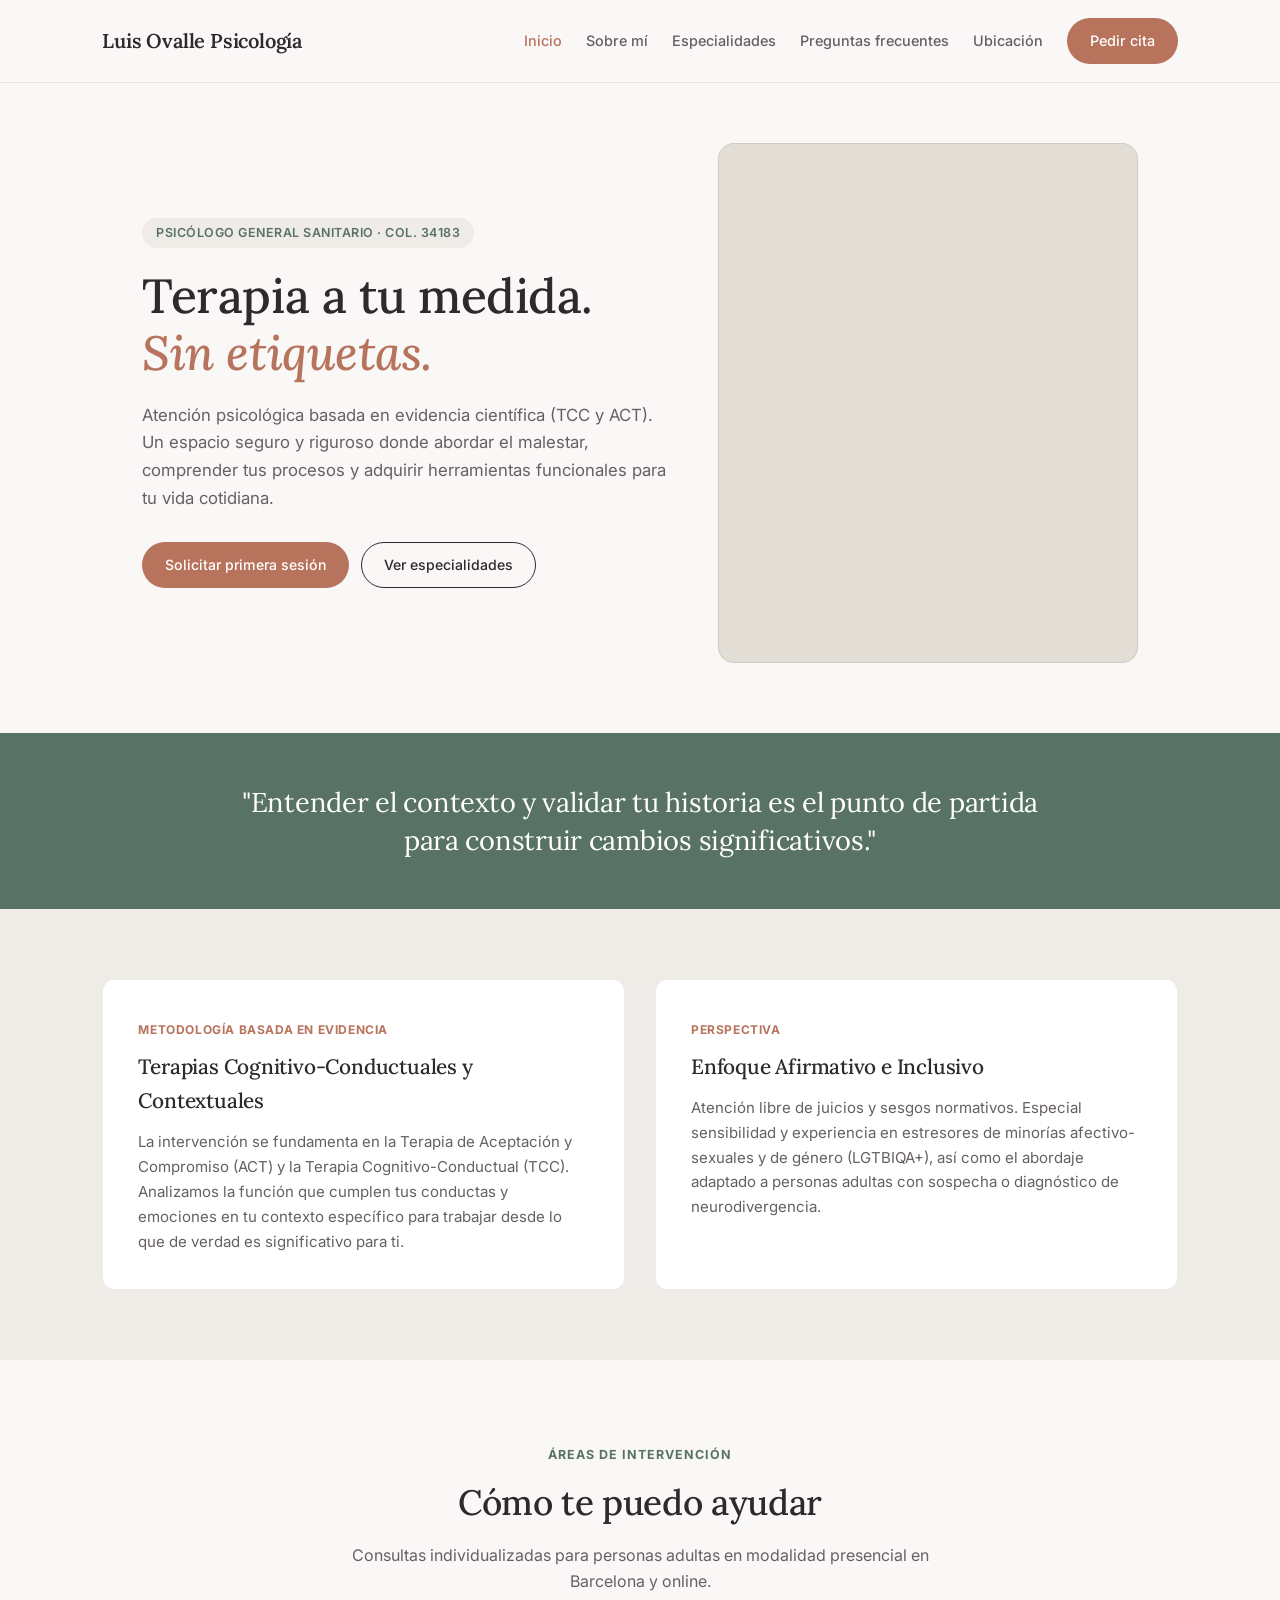
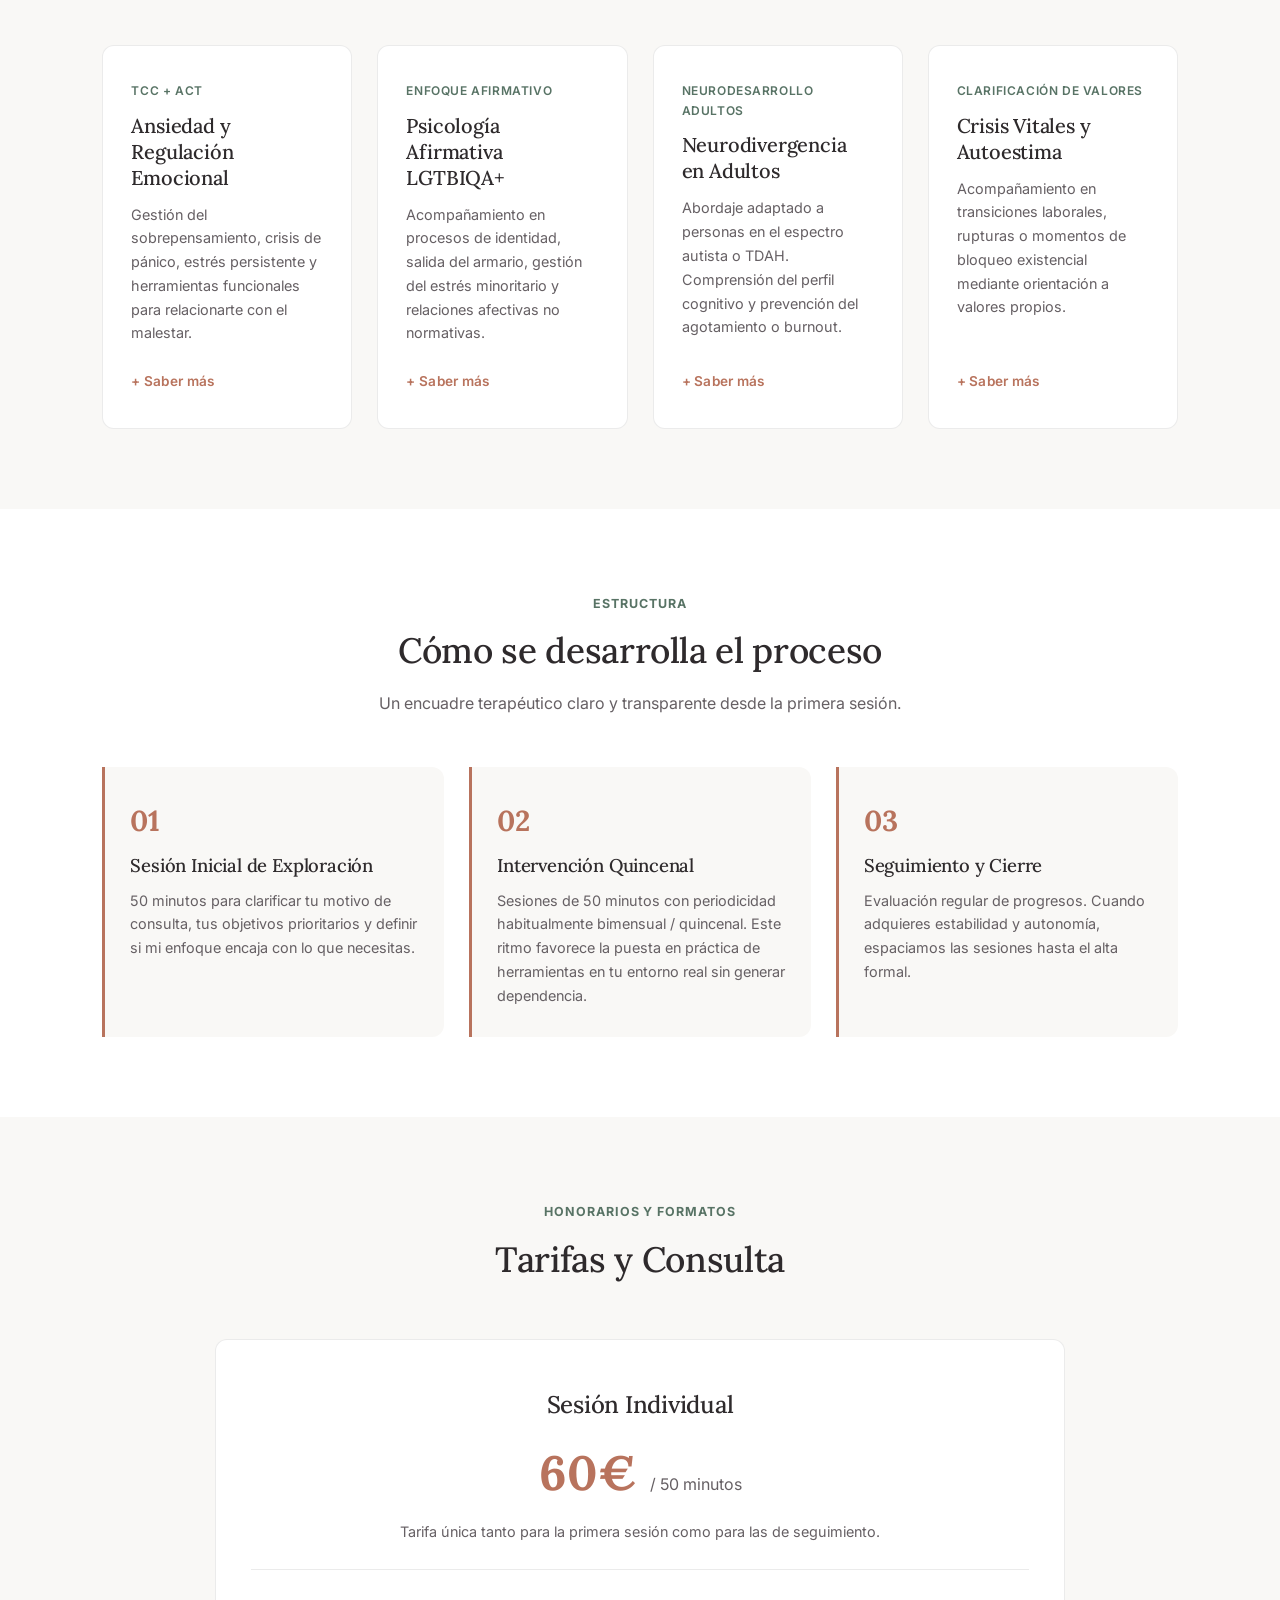
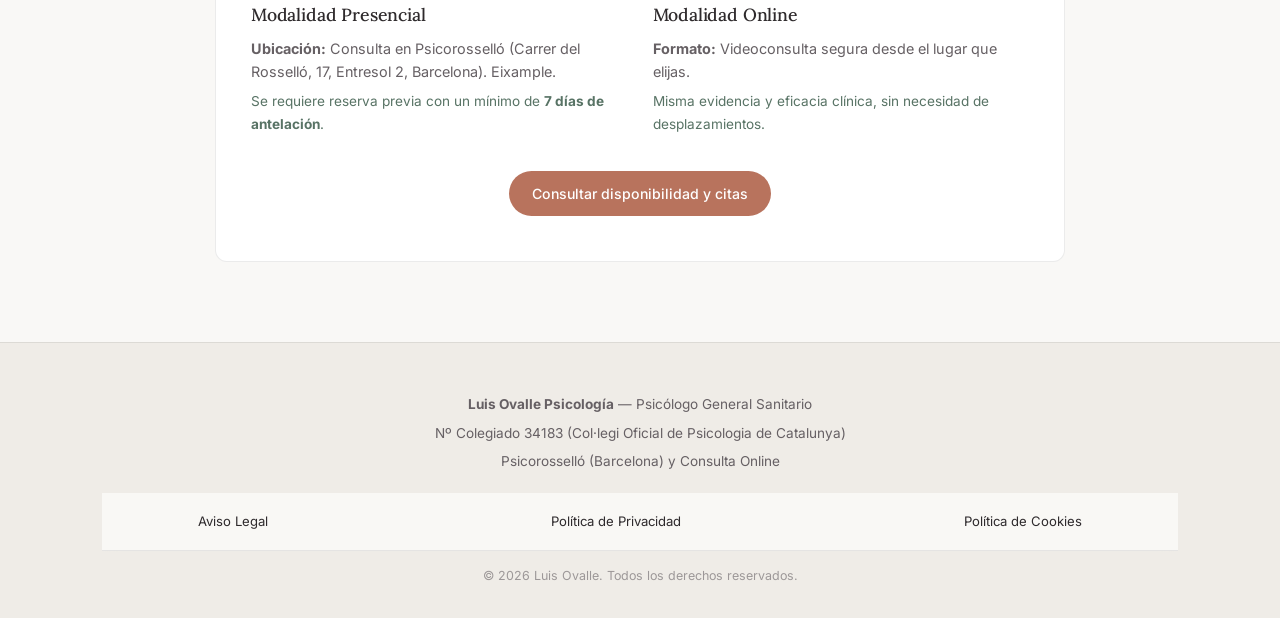
==== index.html @ 7ebac65e "Add files via upload" ====
<!DOCTYPE html>
<html lang="es">
<head>
    <meta charset="UTF-8">
    <meta name="viewport" content="width=device-width, initial-scale=1.0">
    <title>Luis Ovalle Psicología | Psicólogo General Sanitario en Barcelona y Online</title>
    <meta name="description" content="Terapia cognitivo-conductual y contextual (ACT) en Barcelona y Online. Espacio afirmativo y libre de juicio. Colegiado Nº 34183.">
    
    <link rel="preconnect" href="https://fonts.googleapis.com">
    <link rel="preconnect" href="https://fonts.gstatic.com" crossorigin>
    <link href="https://fonts.googleapis.com/css2?family=Inter:wght@300;400;500;600;700&family=Lora:ital,wght@0,400;0,500;1,400&display=swap" rel="stylesheet">
    
    <link rel="stylesheet" href="css/config.css">
    <link rel="stylesheet" href="css/style.css">
    
    <link rel="icon" type="image/png" sizes="32x32" href="img/favicon-32x32.png">
    <meta property="og:type" content="website">
    <meta property="og:title" content="Luis Ovalle Psicología | Terapia en Barcelona y Online">
    <meta property="og:description" content="Atención psicológica basada en evidencia científica (TCC y ACT). Espacio afirmativo y libre de juicio.">
    <meta property="og:url" content="https://luisovalle.com/">
    <meta property="og:image" content="https://luisovalle.com/img/og-preview.jpg">
</head>
<body>

    <!-- Navegación directa en una sola línea horizontal -->
    <!-- MENÚ COMÚN: editar js/componentes.js -->
    <div id="menu-comun"></div>

    <!-- Portada compacta -->
    <!-- PORTADA: modifica aquí el título, descripción y botones -->
    <header class="hero">
        <div class="hero-content">
            <span class="hero-tag">Psicólogo General Sanitario · Col. 34183</span>
            <h1>Terapia a tu medida. <br><i>Sin etiquetas.</i></h1>
            <p>Atención psicológica basada en evidencia científica (TCC y ACT). Un espacio seguro y riguroso donde abordar el malestar, comprender tus procesos y adquirir herramientas funcionales para tu vida cotidiana.</p>
            <div class="hero-buttons">
                <a href="contacto-ubicacion.html" class="btn">Solicitar primera sesión</a>
                <a href="especialidades.html" class="btn btn-outline">Ver especialidades</a>
            </div>
        </div>
        <div class="hero-image-wrapper">
            <div class="hero-image"></div>
        </div>
    </header>

    <!-- Cita editorial -->
    <section class="quote-section">
        <h2>"Entender el contexto y validar tu historia es el punto de partida para construir cambios significativos."</h2>
    </section>

    <!-- Marco Clínico -->
    <section class="framework-section">
        <div class="section-container">
            <div class="framework-grid">
                <div class="framework-item">
                    <span class="framework-badge">Metodología Basada en Evidencia</span>
                    <h3>Terapias Cognitivo-Conductuales y Contextuales</h3>
                    <p>La intervención se fundamenta en la Terapia de Aceptación y Compromiso (ACT) y la Terapia Cognitivo-Conductual (TCC). Analizamos la función que cumplen tus conductas y emociones en tu contexto específico para trabajar desde lo que de verdad es significativo para ti.</p>
                </div>
                <div class="framework-item">
                    <span class="framework-badge">Perspectiva</span>
                    <h3>Enfoque Afirmativo e Inclusivo</h3>
                    <p>Atención libre de juicios y sesgos normativos. Especial sensibilidad y experiencia en estresores de minorías afectivo-sexuales y de género (LGTBIQA+), así como el abordaje adaptado a personas adultas con sospecha o diagnóstico de neurodivergencia.</p>
                </div>
            </div>
        </div>
    </section>

    <!-- Especialidades (Estilo Forapsico: puramente tipográfico, sin dibujos) -->
    <section class="services">
        <div class="section-container">
            <div class="services-header">
                <span class="section-subtitle">Áreas de intervención</span>
                <h2>Cómo te puedo ayudar</h2>
                <p>Consultas individualizadas para personas adultas en modalidad presencial en Barcelona y online.</p>
            </div>
            
            <div class="services-grid">
                <article class="service-card">
                    <div>
                        <span class="service-meta">TCC + ACT</span>
                        <h3>Ansiedad y Regulación Emocional</h3>
                        <p>Gestión del sobrepensamiento, crisis de pánico, estrés persistente y herramientas funcionales para relacionarte con el malestar.</p>
                    </div>
                    <a href="especialidades.html" class="service-link">+ Saber más</a>
                </article>

                <article class="service-card">
                    <div>
                        <span class="service-meta">Enfoque Afirmativo</span>
                        <h3>Psicología Afirmativa LGTBIQA+</h3>
                        <p>Acompañamiento en procesos de identidad, salida del armario, gestión del estrés minoritario y relaciones afectivas no normativas.</p>
                    </div>
                    <a href="especialidades.html" class="service-link">+ Saber más</a>
                </article>

                <article class="service-card">
                    <div>
                        <span class="service-meta">Neurodesarrollo Adultos</span>
                        <h3>Neurodivergencia en Adultos</h3>
                        <p>Abordaje adaptado a personas en el espectro autista o TDAH. Comprensión del perfil cognitivo y prevención del agotamiento o burnout.</p>
                    </div>
                    <a href="especialidades.html" class="service-link">+ Saber más</a>
                </article>

                <article class="service-card">
                    <div>
                        <span class="service-meta">Clarificación de Valores</span>
                        <h3>Crisis Vitales y Autoestima</h3>
                        <p>Acompañamiento en transiciones laborales, rupturas o momentos de bloqueo existencial mediante orientación a valores propios.</p>
                    </div>
                    <a href="especialidades.html" class="service-link">+ Saber más</a>
                </article>
            </div>
        </div>
    </section>

    <!-- Proceso en 3 Pasos -->
    <section class="process-section">
        <div class="section-container">
            <div class="services-header">
                <span class="section-subtitle">Estructura</span>
                <h2>Cómo se desarrolla el proceso</h2>
                <p>Un encuadre terapéutico claro y transparente desde la primera sesión.</p>
            </div>

            <div class="process-steps">
                <div class="step-card">
                    <span class="step-num">01</span>
                    <h3>Sesión Inicial de Exploración</h3>
                    <p>50 minutos para clarificar tu motivo de consulta, tus objetivos prioritarios y definir si mi enfoque encaja con lo que necesitas.</p>
                </div>
                <div class="step-card">
                    <span class="step-num">02</span>
                    <h3>Intervención Quincenal</h3>
                    <p>Sesiones de 50 minutos con periodicidad habitualmente bimensual / quincenal. Este ritmo favorece la puesta en práctica de herramientas en tu entorno real sin generar dependencia.</p>
                </div>
                <div class="step-card">
                    <span class="step-num">03</span>
                    <h3>Seguimiento y Cierre</h3>
                    <p>Evaluación regular de progresos. Cuando adquieres estabilidad y autonomía, espaciamos las sesiones hasta el alta formal.</p>
                </div>
            </div>
        </div>
    </section>

    <!-- Tarifas y Consulta (Texto limpio, sin iconos) -->
    <section class="pricing-section">
        <div class="section-container">
            <div class="services-header">
                <span class="section-subtitle">Honorarios y Formatos</span>
                <h2>Tarifas y Consulta</h2>
            </div>

            <div class="pricing-card">
                <div class="pricing-header">
                    <h3>Sesión Individual</h3>
                    <div class="pricing-amount">60€ <span class="pricing-duration">/ 50 minutos</span></div>
                    <p class="pricing-note">Tarifa única tanto para la primera sesión como para las de seguimiento.</p>
                </div>

                <div class="modalities-grid">
                    <div class="modality-item">
                        <h4>Modalidad Presencial</h4>
                        <p><strong>Ubicación:</strong> Consulta en Psicorosselló (Carrer del Rosselló, 17, Entresol 2, Barcelona). Eixample.</p>
                        <p class="modality-condition">Se requiere reserva previa con un mínimo de <strong>7 días de antelación</strong>.</p>
                    </div>
                    <div class="modality-item">
                        <h4>Modalidad Online</h4>
                        <p><strong>Formato:</strong> Videoconsulta segura desde el lugar que elijas.</p>
                        <p class="modality-condition">Misma evidencia y eficacia clínica, sin necesidad de desplazamientos.</p>
                    </div>
                </div>

                <div class="pricing-cta">
                    <a href="contacto-ubicacion.html" class="btn">Consultar disponibilidad y citas</a>
                </div>
            </div>
        </div>
    </section>

    <!-- Pie de página limpio -->
    <!-- PIE COMÚN: editar js/componentes.js -->
    <div id="footer-comun"></div>

    <script src="js/componentes.js" defer></script>
</body>
</html>
---- css/config.css ----
/* EDITAR AQUÍ: colores y variables globales */
/* Variables de Diseño */
:root {
    --bg-base: #F9F8F6;
    --bg-alt: #EFECE7;
    --text-main: #2E2A2C;
    --text-light: #666064;
    --accent: #B8735D;
    --accent-hover: #9E5F4B;
    --secondary: #587365;
    --border-light: rgba(0, 0, 0, 0.08);
    --border-radius: 12px;
}
---- css/style.css ----
/* ESTILOS GENERALES: estructura, componentes y responsive. */
/* Colores definidos en css/config.css */

* {
    box-sizing: border-box;
    margin: 0;
    padding: 0;
}

html {
    scroll-behavior: smooth;
}

body {
    font-family: 'Inter', sans-serif;
    background-color: var(--bg-base);
    color: var(--text-main);
    line-height: 1.65;
    -webkit-font-smoothing: antialiased;
}

h1, h2, h3, h4, .logo {
    font-family: 'Lora', serif;
    font-weight: 500;
    color: var(--text-main);
    letter-spacing: -0.01em;
}

/* Navegación horizontal en una sola línea */
nav {
    display: flex;
    justify-content: space-between;
    align-items: center;
    padding: 18px 8%;
    background-color: rgba(249, 248, 246, 0.96);
    backdrop-filter: blur(8px);
    position: sticky;
    top: 0;
    z-index: 1000;
    border-bottom: 1px solid var(--border-light);
}

.logo {
    font-size: 1.25rem;
    text-decoration: none;
    font-weight: 600;
    color: var(--text-main);
    white-space: nowrap;
}

.nav-links {
    display: flex;
    align-items: center;
    gap: 24px;
}

.nav-links a {
    text-decoration: none;
    color: var(--text-light);
    font-size: 0.9rem;
    font-weight: 500;
    transition: color 0.2s ease;
    white-space: nowrap;
}

.nav-links a:hover,
.nav-links a.active {
    color: var(--accent);
}

/* Botones */
.btn {
    display: inline-block;
    background-color: var(--accent);
    color: #FFFFFF !important;
    padding: 10px 22px;
    text-decoration: none;
    border-radius: 25px;
    font-size: 0.88rem;
    font-weight: 500;
    transition: all 0.2s ease;
    border: 1px solid transparent;
    cursor: pointer;
    text-align: center;
    white-space: nowrap;
}

.btn:hover {
    background-color: var(--accent-hover);
    transform: translateY(-1px);
}

.btn-outline {
    background-color: transparent;
    color: var(--text-main) !important;
    border: 1.5px solid var(--text-main);
}

.btn-outline:hover {
    background-color: var(--text-main);
    color: #FFFFFF !important;
}

/* Hero / Portada */
.hero {
    display: flex;
    align-items: center;
    justify-content: space-between;
    padding: 60px 8% 70px;
    gap: 40px;
    max-width: 1200px;
    margin: 0 auto;
}

.hero-content {
    flex: 1.1;
    max-width: 580px;
}

.hero-tag {
    display: inline-block;
    background-color: var(--bg-alt);
    padding: 5px 14px;
    border-radius: 16px;
    font-size: 0.78rem;
    font-weight: 600;
    letter-spacing: 0.04em;
    text-transform: uppercase;
    margin-bottom: 20px;
    color: var(--secondary);
}

.hero h1 {
    font-size: 3rem;
    line-height: 1.18;
    margin-bottom: 20px;
}

.hero h1 i {
    font-style: italic;
    color: var(--accent);
}

.hero p {
    font-size: 1.05rem;
    color: var(--text-light);
    margin-bottom: 30px;
}

.hero-buttons {
    display: flex;
    gap: 12px;
    flex-wrap: wrap;
}

.hero-image-wrapper {
    flex: 0.9;
    display: flex;
    justify-content: flex-end;
}

.hero-image {
    width: 100%;
    max-width: 420px;
    height: 520px;
    background-color: #E2DDD5;
    border-radius: 16px;
    background-image: url('img/luis-ovalle.jpg');
    background-size: cover;
    background-position: center;
    border: 1px solid var(--border-light);
}

/* Cita */
.quote-section {
    background-color: var(--secondary);
    color: #FFFFFF;
    text-align: center;
    padding: 50px 8%;
}

.quote-section h2 {
    font-size: 1.7rem;
    color: #FFFFFF;
    max-width: 800px;
    margin: 0 auto;
    font-weight: 400;
    line-height: 1.4;
}

/* Marco Clínico */
.framework-section {
    padding: 70px 8%;
    background-color: var(--bg-alt);
}

.section-container {
    max-width: 1100px;
    margin: 0 auto;
}

.framework-grid {
    display: grid;
    grid-template-columns: repeat(auto-fit, minmax(300px, 1fr));
    gap: 30px;
}

.framework-item {
    background: #FFFFFF;
    padding: 35px;
    border-radius: var(--border-radius);
    border: 1px solid var(--border-light);
}

.framework-badge {
    font-size: 0.75rem;
    font-weight: 700;
    text-transform: uppercase;
    color: var(--accent);
    margin-bottom: 10px;
    display: inline-block;
    letter-spacing: 0.05em;
}

.framework-item h3 {
    font-size: 1.3rem;
    margin-bottom: 12px;
}

.framework-item p {
    color: var(--text-light);
    font-size: 0.94rem;
}

/* Especialidades (Sin dibujos, estilo Forapsico) */
.services {
    padding: 80px 8%;
    background-color: var(--bg-base);
}

.services-header {
    text-align: center;
    margin-bottom: 50px;
}

.section-subtitle {
    display: inline-block;
    font-size: 0.78rem;
    font-weight: 700;
    text-transform: uppercase;
    letter-spacing: 0.08em;
    color: var(--secondary);
    margin-bottom: 8px;
}

.services-header h2 {
    font-size: 2.2rem;
    margin-bottom: 10px;
}

.services-header p {
    color: var(--text-light);
    max-width: 600px;
    margin: 0 auto;
    font-size: 1rem;
}

.services-grid {
    display: grid;
    grid-template-columns: repeat(auto-fit, minmax(250px, 1fr));
    gap: 25px;
}

.service-card {
    background: #FFFFFF;
    padding: 35px 28px;
    border-radius: var(--border-radius);
    border: 1px solid var(--border-light);
    display: flex;
    flex-direction: column;
    justify-content: space-between;
    transition: border-color 0.2s ease, transform 0.2s ease;
}

.service-card:hover {
    border-color: var(--accent);
    transform: translateY(-2px);
}

.service-meta {
    font-size: 0.75rem;
    text-transform: uppercase;
    font-weight: 600;
    color: var(--secondary);
    margin-bottom: 12px;
    letter-spacing: 0.05em;
    display: block;
}

.service-card h3 {
    font-size: 1.25rem;
    margin-bottom: 12px;
    line-height: 1.3;
}

.service-card p {
    color: var(--text-light);
    font-size: 0.9rem;
    margin-bottom: 25px;
    flex-grow: 1;
}

.service-link {
    font-size: 0.85rem;
    font-weight: 600;
    color: var(--accent);
    text-decoration: none;
    letter-spacing: 0.02em;
}

.service-link:hover {
    text-decoration: underline;
}

/* Proceso en pasos */
.process-section {
    padding: 80px 8%;
    background-color: #FFFFFF;
}

.process-steps {
    display: grid;
    grid-template-columns: repeat(auto-fit, minmax(260px, 1fr));
    gap: 25px;
}

.step-card {
    padding: 30px 25px;
    border-left: 3px solid var(--accent);
    background-color: var(--bg-base);
    border-radius: 0 var(--border-radius) var(--border-radius) 0;
}

.step-num {
    font-size: 1.8rem;
    font-family: 'Lora', serif;
    font-weight: 700;
    color: var(--accent);
    display: block;
    margin-bottom: 6px;
}

.step-card h3 {
    font-size: 1.15rem;
    margin-bottom: 8px;
}

.step-card p {
    color: var(--text-light);
    font-size: 0.9rem;
}

/* Tarifas */
.pricing-section {
    padding: 80px 8%;
    background-color: var(--bg-base);
}

.pricing-card {
    background: #FFFFFF;
    border-radius: var(--border-radius);
    padding: 45px 35px;
    max-width: 850px;
    margin: 0 auto;
    border: 1px solid var(--border-light);
}

.pricing-header {
    text-align: center;
    border-bottom: 1px solid var(--border-light);
    padding-bottom: 25px;
    margin-bottom: 30px;
}

.pricing-header h3 {
    font-size: 1.5rem;
    margin-bottom: 8px;
}

.pricing-amount {
    font-size: 3rem;
    font-family: 'Lora', serif;
    font-weight: 700;
    color: var(--accent);
}

.pricing-duration {
    font-size: 1rem;
    color: var(--text-light);
    font-family: 'Inter', sans-serif;
    font-weight: 400;
}

.pricing-note {
    color: var(--text-light);
    font-size: 0.9rem;
    margin-top: 8px;
}

.modalities-grid {
    display: grid;
    grid-template-columns: repeat(auto-fit, minmax(260px, 1fr));
    gap: 25px;
    margin-bottom: 30px;
}

.modality-item h4 {
    font-size: 1.1rem;
    margin-bottom: 8px;
}

.modality-item p {
    color: var(--text-light);
    font-size: 0.9rem;
    margin-bottom: 6px;
}

.modality-condition {
    color: var(--secondary) !important;
    font-size: 0.85rem !important;
}

.pricing-cta {
    text-align: center;
}

/* Preguntas frecuentes (Acordeón nativo) */
.faq-section {
    padding: 80px 8%;
    background-color: var(--bg-alt);
}

.faq-container {
    max-width: 800px;
    margin: 0 auto;
}

.faq-item {
    background: #FFFFFF;
    border-radius: 8px;
    margin-bottom: 12px;
    border: 1px solid var(--border-light);
    overflow: hidden;
}

.faq-question {
    padding: 18px 22px;
    font-size: 1rem;
    font-weight: 600;
    cursor: pointer;
    list-style: none;
    position: relative;
    user-select: none;
}

.faq-question::-webkit-details-marker {
    display: none;
}

.faq-question::after {
    content: '+';
    position: absolute;
    right: 22px;
    font-size: 1.3rem;
    font-weight: 400;
    color: var(--accent);
}

.faq-item[open] .faq-question::after {
    content: '−';
}

.faq-item[open] .faq-question {
    border-bottom: 1px solid var(--border-light);
}

.faq-answer {
    padding: 18px 22px;
    color: var(--text-light);
    font-size: 0.92rem;
    line-height: 1.65;
}

/* Contacto */
.contact-grid {
    display: grid;
    grid-template-columns: repeat(auto-fit, minmax(250px, 1fr));
    gap: 20px;
}

.contact-card {
    background: #FFFFFF;
    padding: 35px 25px;
    border-radius: var(--border-radius);
    text-align: center;
    border: 1px solid var(--border-light);
    display: flex;
    flex-direction: column;
    justify-content: space-between;
}

.contact-meta {
    font-size: 0.75rem;
    text-transform: uppercase;
    font-weight: 700;
    letter-spacing: 0.05em;
    color: var(--secondary);
    margin-bottom: 8px;
    display: block;
}

.contact-card h3 {
    font-size: 1.25rem;
    margin-bottom: 8px;
}

.contact-card p {
    color: var(--text-light);
    font-size: 0.88rem;
    margin-bottom: 22px;
}

/* Pie de página */
footer {
    background-color: var(--bg-alt);
    padding: 50px 8% 25px;
    text-align: center;
    border-top: 1px solid var(--border-light);
}

.footer-content p {
    color: var(--text-light);
    font-size: 0.85rem;
    margin-bottom: 6px;
}

.footer-legal-nav {
    margin: 20px 0 15px;
}

.footer-legal-nav a {
    color: var(--text-main);
    text-decoration: none;
    margin: 0 10px;
    font-size: 0.82rem;
    transition: color 0.2s ease;
}

.footer-legal-nav a:hover {
    color: var(--accent);
}

.copyright {
    font-size: 0.78rem !important;
    opacity: 0.6;
    margin-top: 12px;
}

/* Responsividad para móviles */
@media (max-width: 900px) {
    .nav-links {
        display: none;
    }
    .hero {
        flex-direction: column-reverse;
        padding-top: 35px;
        text-align: center;
    }
    .hero-buttons {
        justify-content: center;
    }
    .hero h1 {
        font-size: 2.3rem;
    }
    .hero-image-wrapper {
        justify-content: center;
        width: 100%;
    }
    .hero-image {
        height: 380px;
    }
    .pricing-amount {
        font-size: 2.4rem;
    }
}
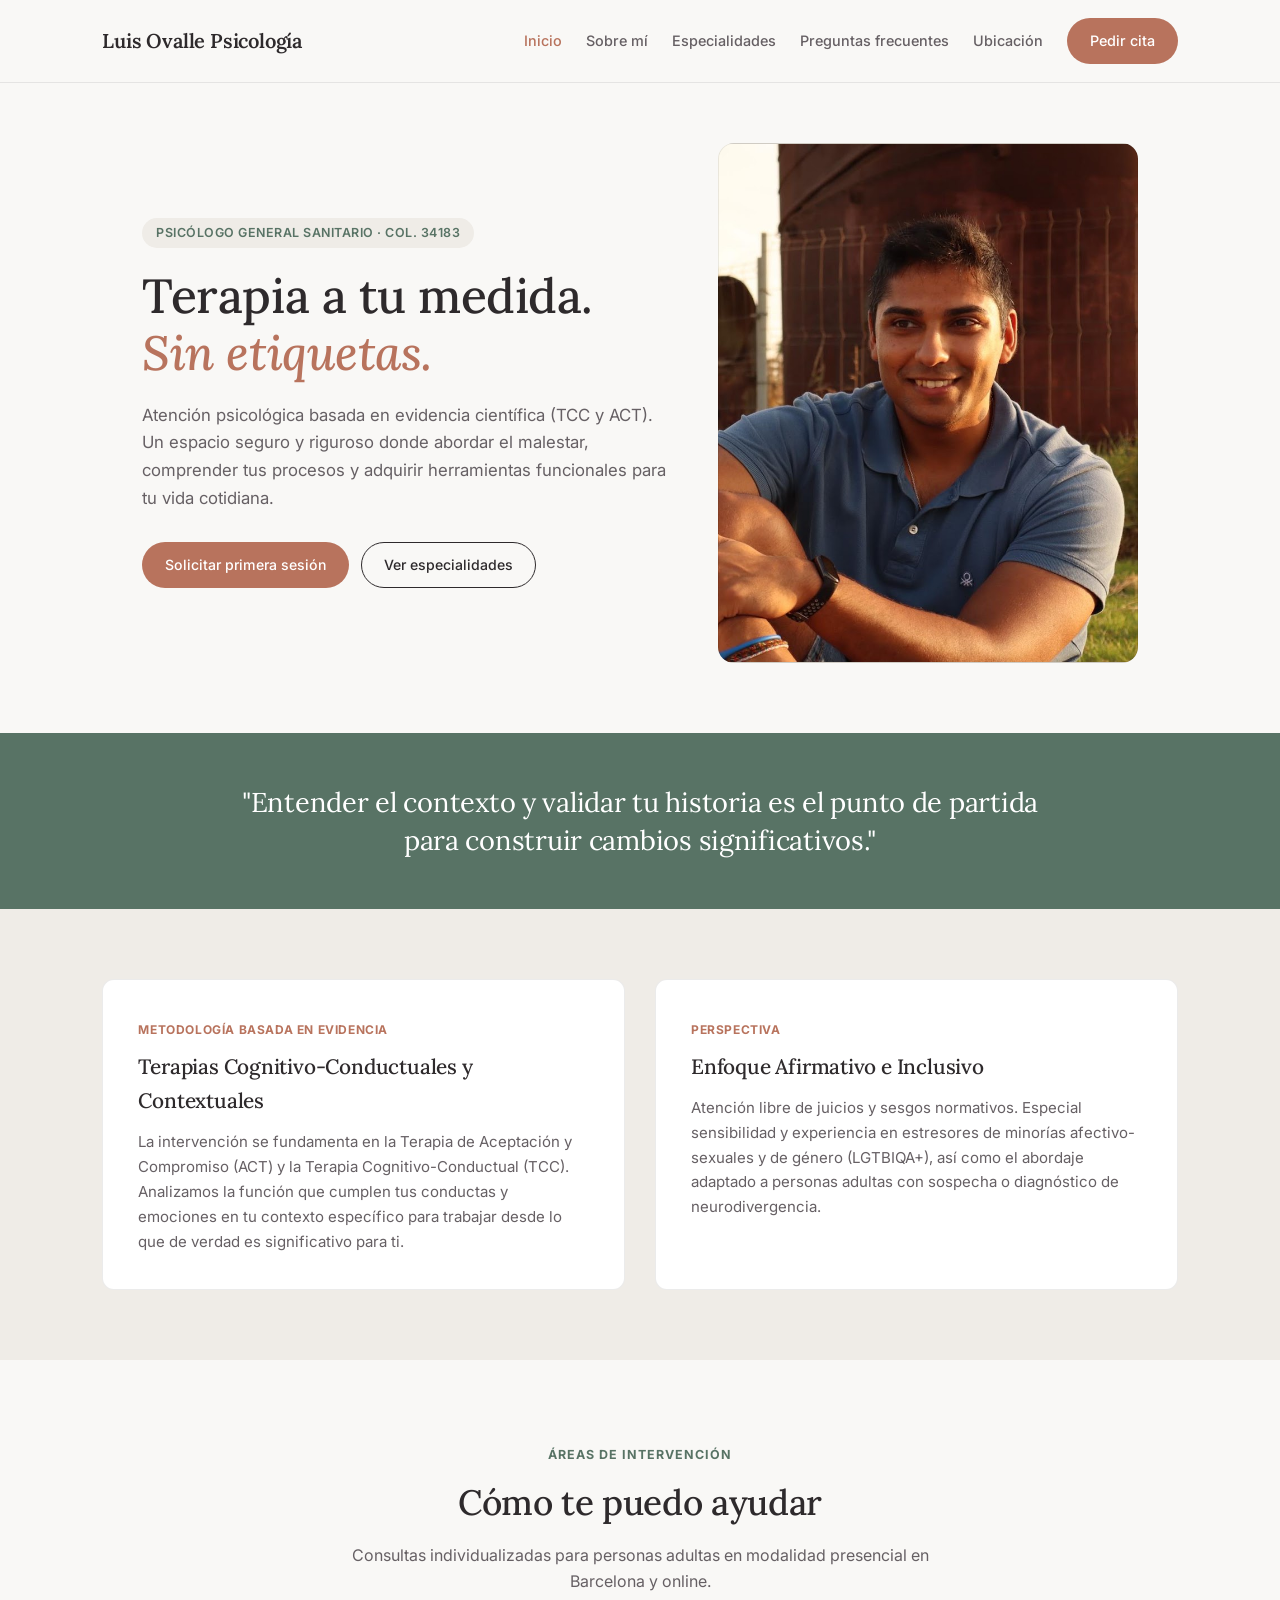
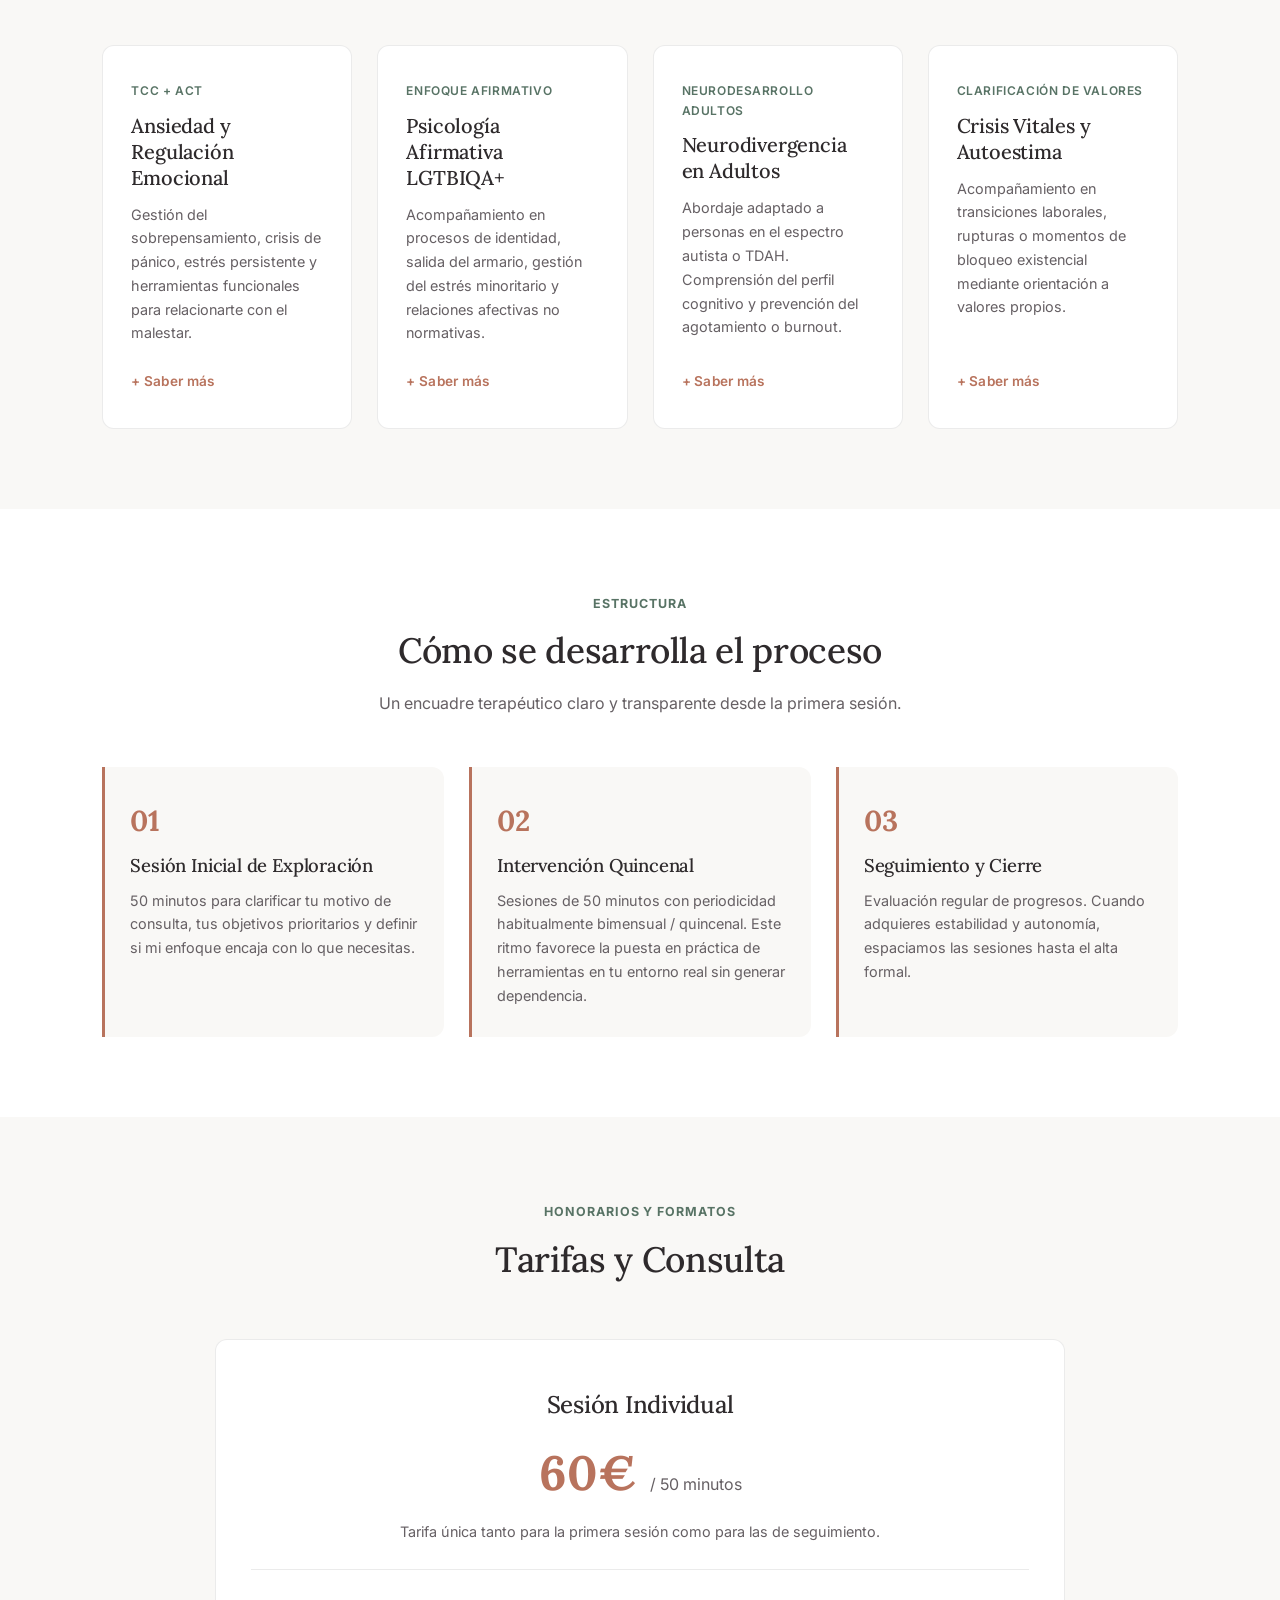
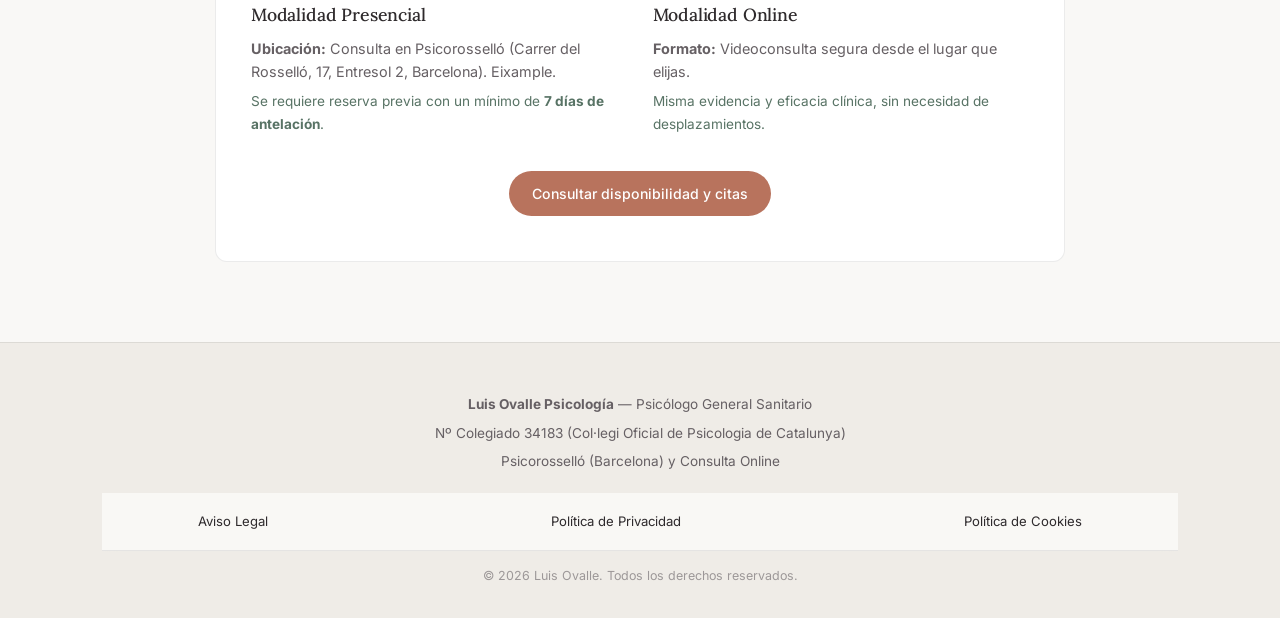
==== commit 0943c266: "Insert hero image for homepage Added hero image section with Luis Ovalle's photo." ====
--- a/index.html
+++ b/index.html
@@ -38,9 +38,30 @@
                 <a href="especialidades.html" class="btn btn-outline">Ver especialidades</a>
             </div>
         </div>
-        <div class="hero-image-wrapper">
-            <div class="hero-image"></div>
-        </div>
+        
+<!-- ========================================= -->
+<!-- FOTOGRAFÍA DE LUIS - PÁGINA DE INICIO      -->
+<!-- ========================================= -->
+
+<div class="hero-image-wrapper">
+
+    <img
+        class="hero-image"
+        src="img/luis-ovalle.jpg"
+        alt="Luis Ovalle, psicólogo general sanitario"
+        style="
+            display: block;
+            width: 100%;
+            max-width: 420px;
+            height: 520px;
+            object-fit: cover;
+            object-position: center;
+            border-radius: 16px;
+        "
+    >
+
+</div>
+
     </header>
 
     <!-- Cita editorial -->
--- a/css/style.css
+++ b/css/style.css
@@ -159,17 +159,32 @@
     justify-content: flex-end;
 }
 
+
+/* =========================================
+   FOTOGRAFÍA DE LUIS - PÁGINA DE INICIO
+   ========================================= */
+
 .hero-image {
     width: 100%;
     max-width: 420px;
     height: 520px;
+
+    /* Color de fondo mientras carga la foto */
     background-color: #E2DDD5;
-    border-radius: 16px;
-    background-image: url('img/luis-ovalle.jpg');
+
+    /* Fotografía de Luis */
+    background-image: url('../img/luis-ovalle.jpg');
+
+    /* Ajustes de la fotografía */
     background-size: cover;
     background-position: center;
+    background-repeat: no-repeat;
+
+    /* Bordes */
+    border-radius: 16px;
     border: 1px solid var(--border-light);
 }
+
 
 /* Cita */
 .quote-section {
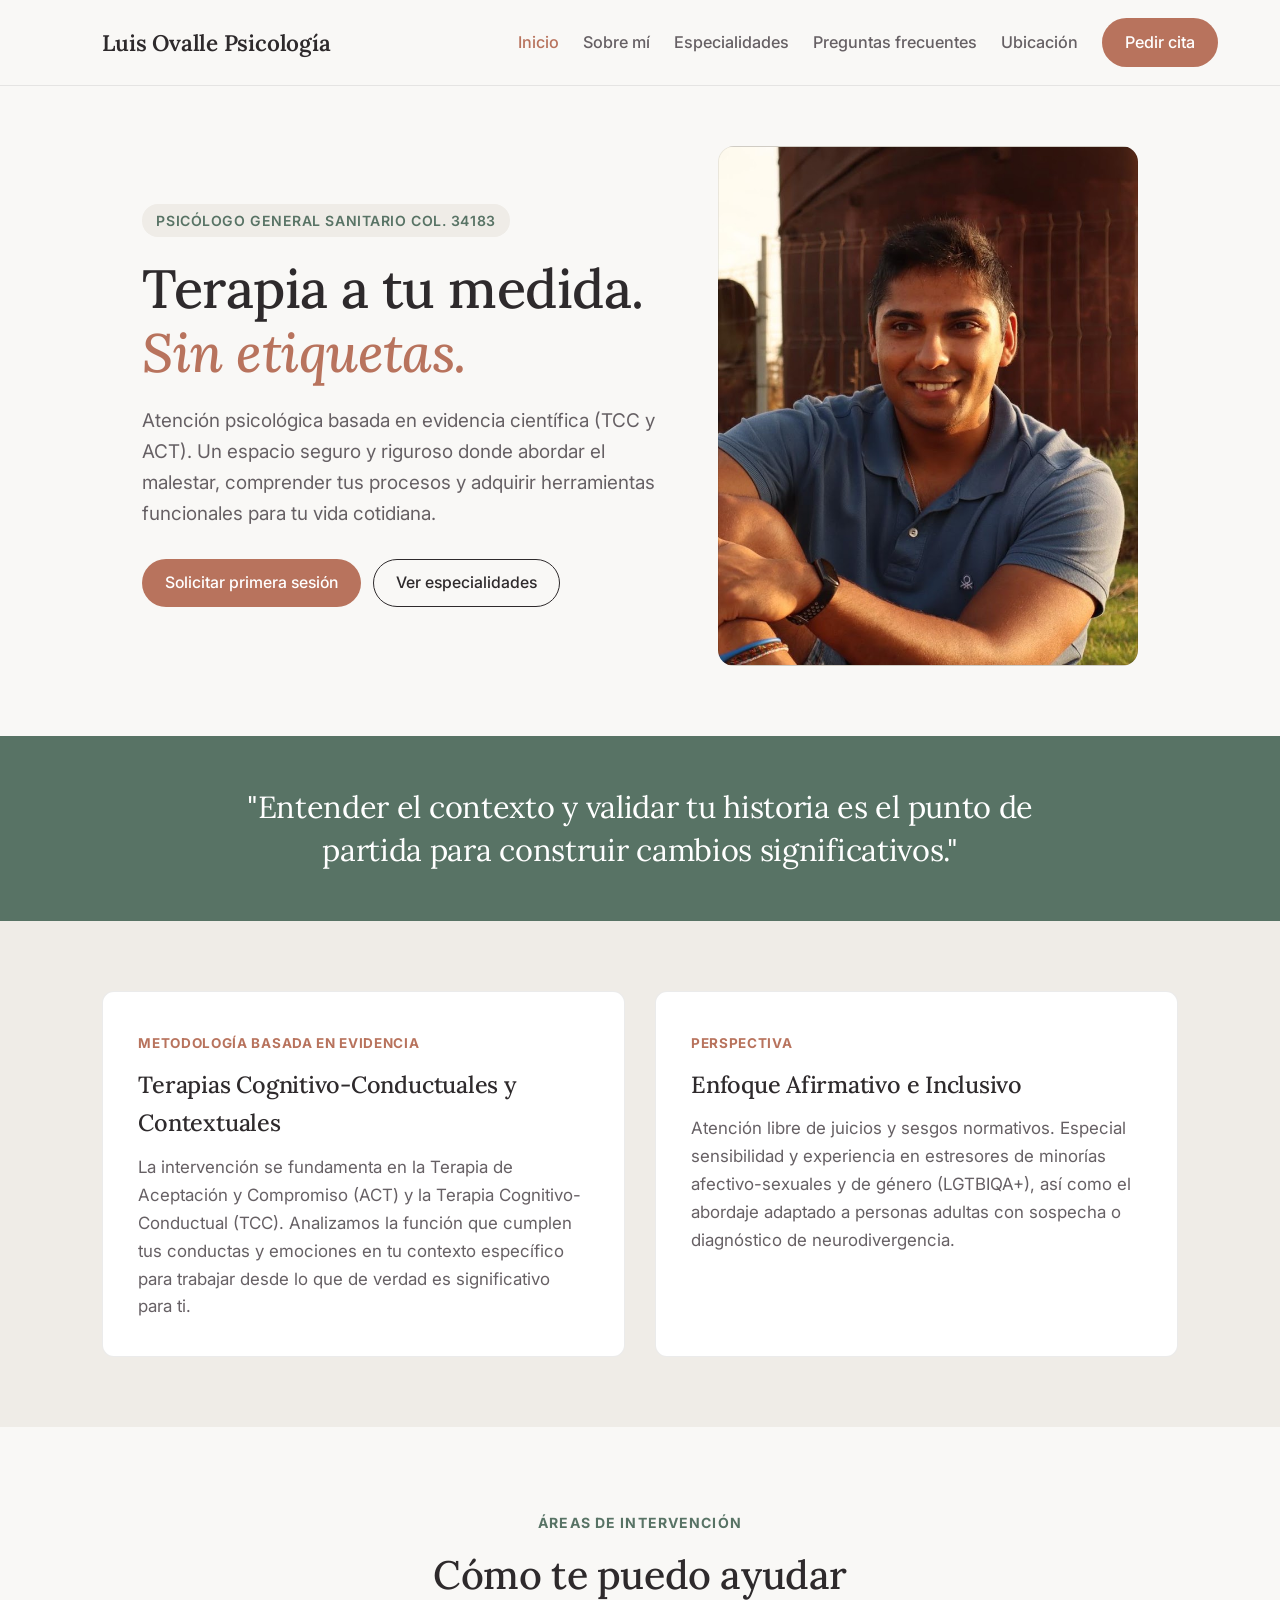
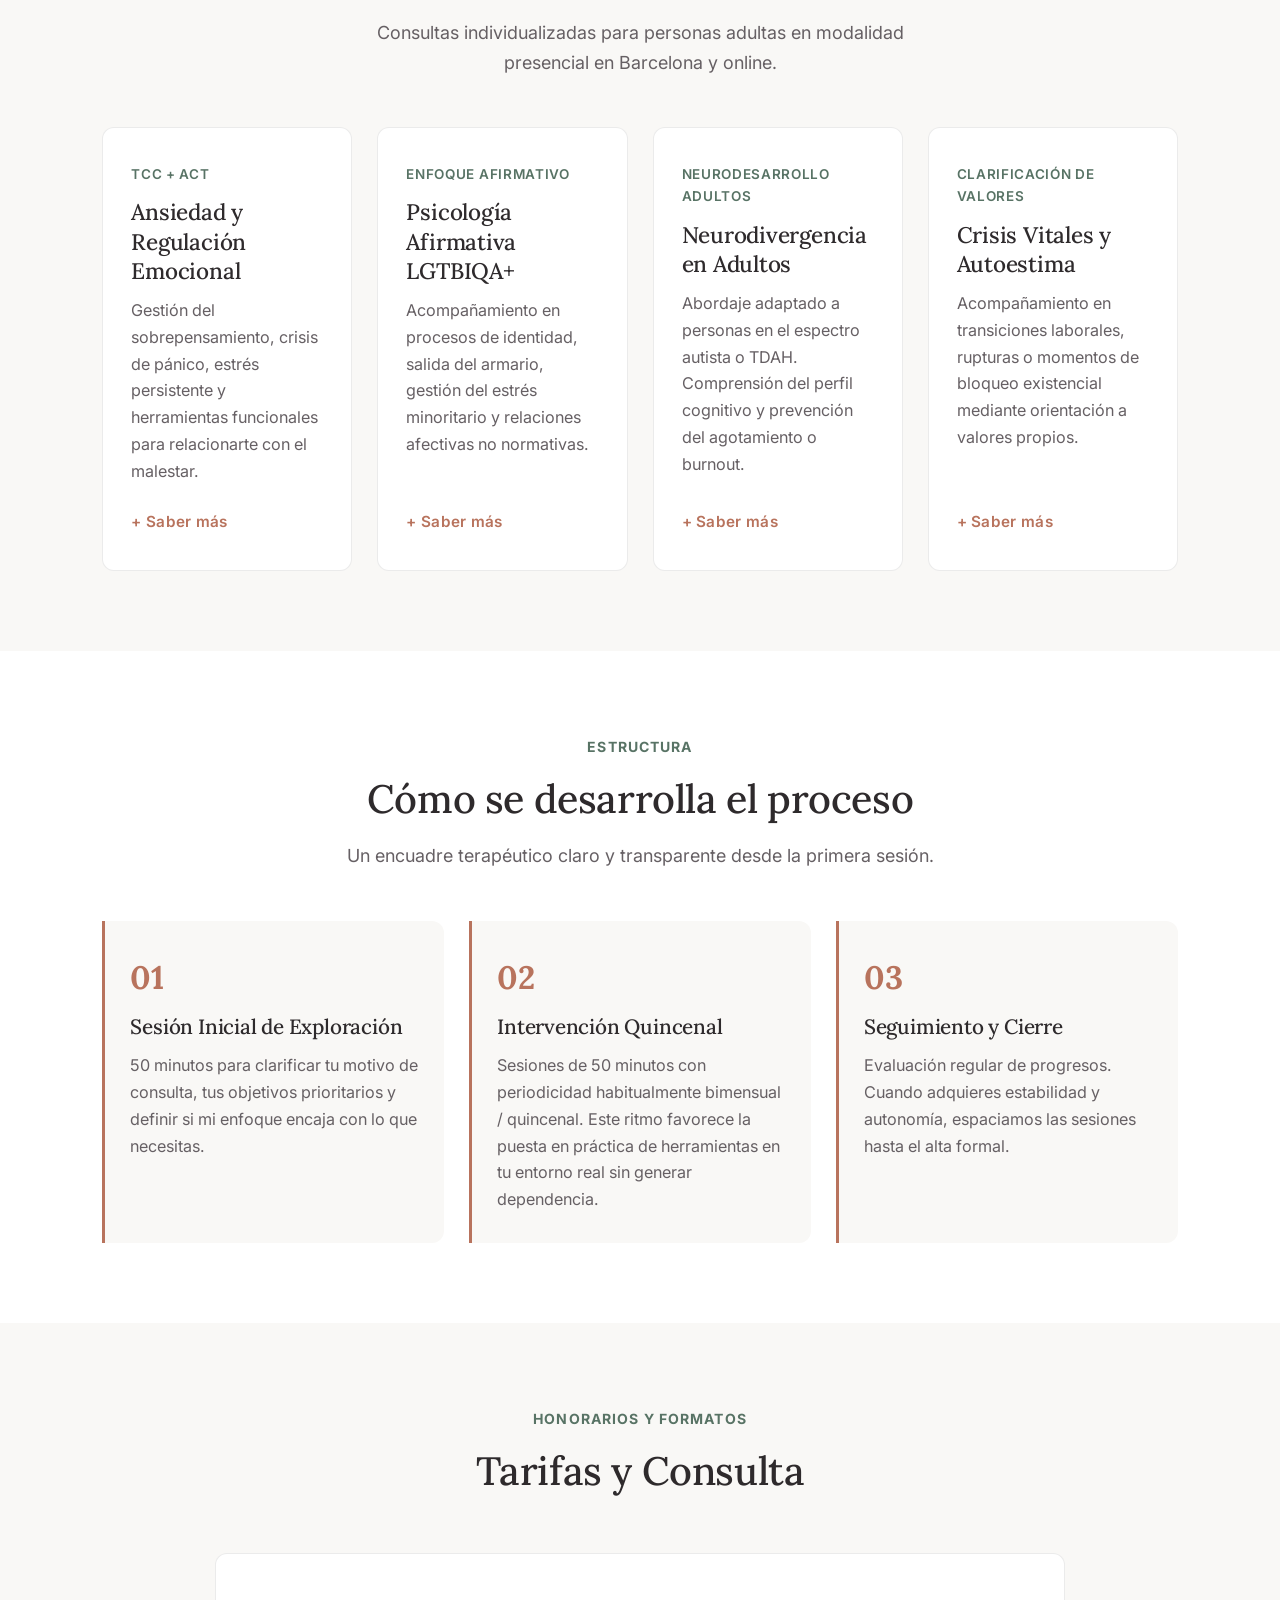
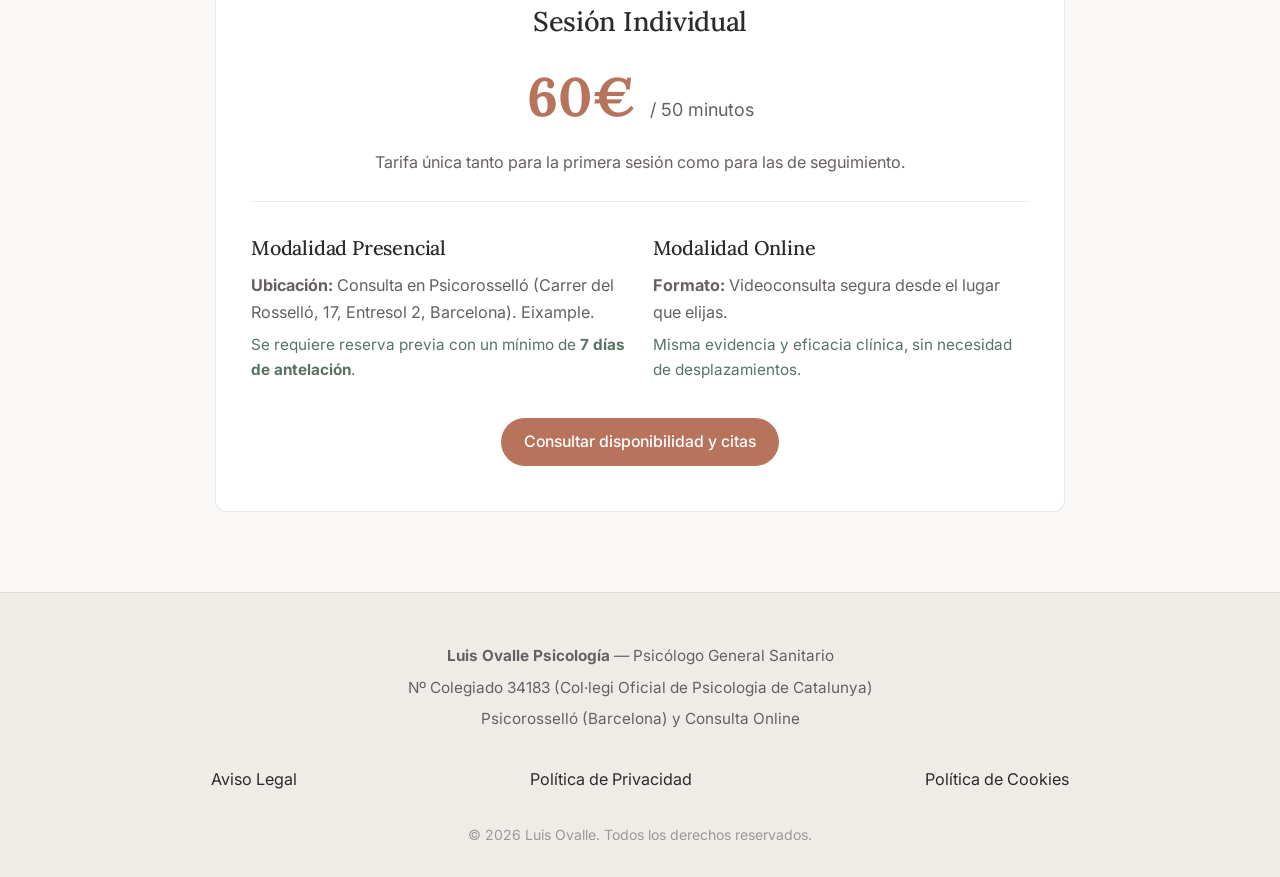
==== commit b88b1c82: "Refactor hero tag in index.html Updated the hero tag to improve formatting and clarity." ====
--- a/index.html
+++ b/index.html
@@ -30,7 +30,10 @@
     <!-- PORTADA: modifica aquí el título, descripción y botones -->
     <header class="hero">
         <div class="hero-content">
-            <span class="hero-tag">Psicólogo General Sanitario · Col. 34183</span>
+            <span class="hero-tag">
+    Psicólogo General Sanitario
+    <span class="hero-col">Col. 34183</span>
+</span>
             <h1>Terapia a tu medida. <br><i>Sin etiquetas.</i></h1>
             <p>Atención psicológica basada en evidencia científica (TCC y ACT). Un espacio seguro y riguroso donde abordar el malestar, comprender tus procesos y adquirir herramientas funcionales para tu vida cotidiana.</p>
             <div class="hero-buttons">
--- a/css/style.css
+++ b/css/style.css
@@ -1,5 +1,11 @@
-/* ESTILOS GENERALES: estructura, componentes y responsive. */
-/* Colores definidos en css/config.css */
+
+/* =========================================
+   LUIS OVALLE PSICOLOGÍA
+   STYLE.CSS COMPLETO Y REPARADO
+   Colores definidos en css/config.css
+   ========================================= */
+
+/* CONFIGURACIÓN GENERAL */
 
 * {
     box-sizing: border-box;
@@ -7,8 +13,13 @@
     padding: 0;
 }
 
+:root {
+    --letra-ordenador: 18px;
+}
+
 html {
     scroll-behavior: smooth;
+    font-size: 16px;
 }
 
 body {
@@ -26,7 +37,10 @@
     letter-spacing: -0.01em;
 }
 
-/* Navegación horizontal en una sola línea */
+/* =========================================
+   MENÚ DE NAVEGACIÓN
+   ========================================= */
+
 nav {
     display: flex;
     justify-content: space-between;
@@ -68,7 +82,10 @@
     color: var(--accent);
 }
 
-/* Botones */
+/* =========================================
+   BOTONES
+   ========================================= */
+
 .btn {
     display: inline-block;
     background-color: var(--accent);
@@ -101,7 +118,10 @@
     color: #FFFFFF !important;
 }
 
-/* Hero / Portada */
+/* =========================================
+   PORTADA / INICIO
+   ========================================= */
+
 .hero {
     display: flex;
     align-items: center;
@@ -153,40 +173,33 @@
     flex-wrap: wrap;
 }
 
+/* =========================================
+   FOTOGRAFÍA DE LUIS
+   ========================================= */
+
 .hero-image-wrapper {
     flex: 0.9;
     display: flex;
     justify-content: flex-end;
 }
 
-
-/* =========================================
-   FOTOGRAFÍA DE LUIS - PÁGINA DE INICIO
-   ========================================= */
-
 .hero-image {
     width: 100%;
     max-width: 420px;
     height: 520px;
-
-    /* Color de fondo mientras carga la foto */
     background-color: #E2DDD5;
-
-    /* Fotografía de Luis */
     background-image: url('../img/luis-ovalle.jpg');
-
-    /* Ajustes de la fotografía */
     background-size: cover;
     background-position: center;
     background-repeat: no-repeat;
-
-    /* Bordes */
     border-radius: 16px;
     border: 1px solid var(--border-light);
 }
 
-
-/* Cita */
+/* =========================================
+   FRASE DESTACADA
+   ========================================= */
+
 .quote-section {
     background-color: var(--secondary);
     color: #FFFFFF;
@@ -203,7 +216,10 @@
     line-height: 1.4;
 }
 
-/* Marco Clínico */
+/* =========================================
+   MARCO CLÍNICO
+   ========================================= */
+
 .framework-section {
     padding: 70px 8%;
     background-color: var(--bg-alt);
@@ -247,7 +263,10 @@
     font-size: 0.94rem;
 }
 
-/* Especialidades (Sin dibujos, estilo Forapsico) */
+/* =========================================
+   SERVICIOS DE INICIO
+   ========================================= */
+
 .services {
     padding: 80px 8%;
     background-color: var(--bg-base);
@@ -337,7 +356,10 @@
     text-decoration: underline;
 }
 
-/* Proceso en pasos */
+/* =========================================
+   PROCESO EN PASOS
+   ========================================= */
+
 .process-section {
     padding: 80px 8%;
     background-color: #FFFFFF;
@@ -375,7 +397,10 @@
     font-size: 0.9rem;
 }
 
-/* Tarifas */
+/* =========================================
+   TARIFAS
+   ========================================= */
+
 .pricing-section {
     padding: 80px 8%;
     background-color: var(--bg-base);
@@ -449,7 +474,10 @@
     text-align: center;
 }
 
-/* Preguntas frecuentes (Acordeón nativo) */
+/* =========================================
+   PREGUNTAS FRECUENTES
+   ========================================= */
+
 .faq-section {
     padding: 80px 8%;
     background-color: var(--bg-alt);
@@ -506,7 +534,10 @@
     line-height: 1.65;
 }
 
-/* Contacto */
+/* =========================================
+   CONTACTO
+   ========================================= */
+
 .contact-grid {
     display: grid;
     grid-template-columns: repeat(auto-fit, minmax(250px, 1fr));
@@ -545,7 +576,10 @@
     margin-bottom: 22px;
 }
 
-/* Pie de página */
+/* =========================================
+   FOOTER - CONSERVAR DISEÑO
+   ========================================= */
+
 footer {
     background-color: var(--bg-alt);
     padding: 50px 8% 25px;
@@ -560,14 +594,24 @@
 }
 
 .footer-legal-nav {
-    margin: 20px 0 15px;
+    display: flex;
+    justify-content: space-around;
+    align-items: center;
+    flex-wrap: wrap;
+    gap: 15px;
+    margin: 20px auto 15px;
+    padding: 15px 0;
+    background-color: transparent !important;
+    box-shadow: none;
+    border: none;
 }
 
 .footer-legal-nav a {
+    margin: 0 10px;
+    background-color: transparent;
     color: var(--text-main);
     text-decoration: none;
-    margin: 0 10px;
-    font-size: 0.82rem;
+    font-size: 0.9rem;
     transition: color 0.2s ease;
 }
 
@@ -581,30 +625,919 @@
     margin-top: 12px;
 }
 
-/* Responsividad para móviles */
-@media (max-width: 900px) {
+/* =========================================
+   SOBRE MÍ - DISEÑO EDITORIAL
+   ========================================= */
+
+.about-editorial {
+    background-color: var(--bg-base);
+    padding: 90px 8% 110px;
+}
+
+.about-editorial-container {
+    width: 100%;
+    max-width: 1100px;
+    margin: 0 auto;
+}
+
+.about-editorial-heading {
+    margin-bottom: 45px;
+}
+
+.about-editorial-heading .section-subtitle {
+    display: block;
+    margin-bottom: 12px;
+}
+
+.about-editorial-heading h2 {
+    font-size: 2.4rem;
+    line-height: 1.25;
+    color: var(--accent);
+    margin-bottom: 20px;
+}
+
+.about-editorial-line {
+    width: 55px;
+    height: 3px;
+    border-radius: 3px;
+    background-color: var(--accent);
+}
+
+.about-editorial-grid {
+    display: grid;
+    grid-template-columns: minmax(0, 1.15fr) minmax(0, 1fr);
+    gap: 55px;
+    align-items: start;
+}
+
+.about-editorial-text {
+    min-width: 0;
+}
+
+.about-editorial-text p {
+    font-size: 1.05rem;
+    line-height: 1.85;
+    color: var(--text-light);
+    margin-bottom: 25px;
+}
+
+.about-editorial-text p:last-child {
+    margin-bottom: 0;
+}
+
+.about-editorial-text strong {
+    font-weight: 600;
+}
+
+.about-editorial-training {
+    min-width: 0;
+    background-color: #FFFFFF;
+    padding: 38px 40px;
+    border-radius: 14px;
+    border: 1px solid var(--border-light);
+    box-shadow: 0 10px 35px rgba(0, 0, 0, 0.025);
+}
+
+.about-editorial-training h3 {
+    font-size: 1.55rem;
+    margin-bottom: 14px;
+}
+
+.about-training-line {
+    width: 40px;
+    height: 2px;
+    background-color: var(--accent);
+    margin-bottom: 25px;
+}
+
+.about-editorial-list {
+    list-style: none;
+    padding: 0;
+    margin: 0;
+}
+
+.about-editorial-list li {
+    position: relative;
+    padding-left: 30px;
+    margin-bottom: 22px;
+    font-size: 0.95rem;
+    line-height: 1.7;
+    color: var(--text-light);
+}
+
+.about-editorial-list li:last-child {
+    margin-bottom: 0;
+}
+
+.about-editorial-list li::before {
+    content: "✓";
+    position: absolute;
+    left: 0;
+    top: 0;
+    color: var(--secondary);
+    font-weight: 700;
+    font-size: 1.1rem;
+}
+
+/* =========================================
+   ESPECIALIDADES - DISEÑO 2 X 2
+   ========================================= */
+
+.esp-container {
+    width: 100%;
+    max-width: 1120px;
+    margin: 0 auto;
+}
+
+/* CABECERA DE ESPECIALIDADES */
+
+.esp-page-header {
+    background-color: var(--bg-base);
+    padding: 75px 8% 55px;
+    text-align: center;
+}
+
+.esp-kicker {
+    display: block;
+    font-size: 0.78rem;
+    font-weight: 700;
+    text-transform: uppercase;
+    letter-spacing: 0.08em;
+    color: var(--secondary);
+    margin-bottom: 12px;
+}
+
+.esp-title {
+    font-family: 'Lora', serif;
+    font-size: 2.8rem;
+    line-height: 1.2;
+    margin-bottom: 20px;
+}
+
+.esp-intro {
+    max-width: 760px;
+    margin: 0 auto;
+    font-size: 1.05rem;
+    line-height: 1.8;
+    color: var(--text-light);
+}
+
+/* CUADRÍCULA */
+
+.esp-main {
+    padding: 20px 8% 100px;
+    background-color: var(--bg-base);
+}
+
+.esp-grid {
+    display: grid;
+    grid-template-columns: repeat(2, minmax(0, 1fr));
+    gap: 28px;
+    align-items: stretch;
+}
+
+/* TARJETAS DE ESPECIALIDADES */
+
+.esp-card {
+    min-width: 0;
+    height: 100%;
+    display: flex;
+    flex-direction: column;
+    background-color: #FFFFFF;
+    padding: 38px 36px;
+    border: 1px solid var(--border-light);
+    border-radius: 16px;
+    box-shadow: 0 8px 30px rgba(0, 0, 0, 0.03);
+    transition:
+        transform 0.25s ease,
+        border-color 0.25s ease,
+        box-shadow 0.25s ease;
+}
+
+.esp-card-top {
+    margin-bottom: 20px;
+}
+
+.esp-card-top::before {
+    content: "";
+    display: block;
+    width: 42px;
+    height: 3px;
+    background-color: var(--accent);
+    border-radius: 3px;
+    margin-bottom: 20px;
+}
+
+.esp-card-tag {
+    display: block;
+    font-size: 0.75rem;
+    font-weight: 700;
+    text-transform: uppercase;
+    letter-spacing: 0.07em;
+    color: var(--secondary);
+    margin-bottom: 12px;
+}
+
+.esp-card-title {
+    font-family: 'Lora', serif;
+    font-size: 1.55rem;
+    font-weight: 500;
+    line-height: 1.3;
+    color: var(--text-main);
+    margin: 0;
+}
+
+.esp-card-text {
+    font-size: 0.98rem;
+    line-height: 1.8;
+    color: var(--text-light);
+    margin-bottom: 25px;
+}
+
+/* LISTAS DE INTERVENCIÓN */
+
+.esp-card-list {
+    list-style: none;
+    padding: 24px 0 0;
+    margin: 0;
+    border-top: 1px solid var(--border-light);
+    display: flex;
+    flex-direction: column;
+    gap: 16px;
+}
+
+.esp-card-list li {
+    position: relative;
+    padding-left: 27px;
+    font-size: 0.92rem;
+    line-height: 1.7;
+    color: var(--text-light);
+}
+
+.esp-card-list li::before {
+    content: "✓";
+    position: absolute;
+    left: 0;
+    top: 0;
+    color: var(--secondary);
+    font-weight: 700;
+    font-size: 1rem;
+}
+
+@media (hover: hover) {
+    .esp-card:hover {
+        transform: translateY(-4px);
+        border-color: var(--accent);
+        box-shadow: 0 14px 35px rgba(0, 0, 0, 0.055);
+    }
+}
+
+/* BLOQUE FINAL DE CONTACTO */
+
+.esp-cta {
+    max-width: 850px;
+    margin: 75px auto 0;
+    padding: 55px 45px;
+    background-color: var(--bg-alt);
+    border: 1px solid var(--border-light);
+    border-radius: 16px;
+    text-align: center;
+}
+
+.esp-cta-title {
+    font-family: 'Lora', serif;
+    font-size: 1.9rem;
+    line-height: 1.35;
+    max-width: 650px;
+    margin: 0 auto 18px;
+}
+
+.esp-cta-text {
+    font-size: 1rem;
+    line-height: 1.75;
+    color: var(--text-light);
+    max-width: 640px;
+    margin: 0 auto 28px;
+}
+
+/* =========================================
+   RESPONSIVE - TABLET Y MÓVIL
+   ========================================= */
+
+@media screen and (max-width: 900px) {
+
     .nav-links {
         display: none;
     }
+
     .hero {
-        flex-direction: column-reverse;
-        padding-top: 35px;
-        text-align: center;
-    }
+    flex-direction: column;
+    padding-top: 35px;
+    text-align: center;
+}
+
     .hero-buttons {
         justify-content: center;
     }
+
     .hero h1 {
         font-size: 2.3rem;
     }
+
     .hero-image-wrapper {
         justify-content: center;
         width: 100%;
     }
+
     .hero-image {
         height: 380px;
     }
+
     .pricing-amount {
         font-size: 2.4rem;
     }
-}
+
+    /* SOBRE MÍ */
+
+    .about-editorial {
+        padding: 60px 8% 80px;
+    }
+
+    .about-editorial-heading {
+        margin-bottom: 30px;
+    }
+
+    .about-editorial-heading h2 {
+        font-size: 2rem;
+    }
+
+    .about-editorial-grid {
+        grid-template-columns: 1fr;
+        gap: 35px;
+    }
+
+    .about-editorial-text p {
+        line-height: 1.8;
+    }
+
+    .about-editorial-training {
+        padding: 30px 25px;
+    }
+
+    .about-editorial-training h3 {
+        font-size: 1.4rem;
+    }
+
+    /* ESPECIALIDADES */
+
+    .esp-page-header {
+        padding: 55px 8% 45px;
+    }
+
+    .esp-title {
+        font-size: 2.3rem;
+    }
+
+    .esp-main {
+        padding: 15px 8% 75px;
+    }
+
+    .esp-grid {
+        grid-template-columns: 1fr;
+        gap: 25px;
+    }
+
+    .esp-card {
+        padding: 32px 28px;
+    }
+
+    .esp-cta {
+        margin-top: 55px;
+        padding: 40px 30px;
+    }
+
+    .esp-cta-title {
+        font-size: 1.6rem;
+    }
+}
+
+/* =========================================
+   MÓVILES PEQUEÑOS
+   ========================================= */
+
+@media screen and (max-width: 480px) {
+
+    .esp-title {
+        font-size: 2rem;
+    }
+
+    .esp-card {
+        padding: 28px 24px;
+    }
+
+    .esp-card-title {
+        font-size: 1.4rem;
+    }
+
+    .esp-card-text {
+        font-size: 0.95rem;
+    }
+
+    .esp-card-list li {
+        font-size: 0.9rem;
+    }
+
+    .esp-cta {
+        padding: 35px 22px;
+    }
+}
+
+/* FOOTER EN MÓVIL */
+
+@media (max-width: 768px) {
+    .footer-legal-nav {
+        justify-content: center;
+        gap: 12px 20px;
+    }
+}
+
+/* =========================================
+   TIPOGRAFÍA GLOBAL - SOLO ORDENADOR
+
+   16px = original
+   18px = +12,5%
+   19px = +18,75%
+   20px = +25%
+   ========================================= */
+
+@media screen and (min-width: 1024px) {
+    html {
+        font-size: var(--letra-ordenador);
+    }
+}
+
+/* =========================================
+   MENÚ HAMBURGUESA PARA MÓVIL
+
+   Ordenador: menú horizontal original
+   Móvil: botón con tres líneas
+   ========================================= */
+
+
+/* CONTENEDOR PRINCIPAL */
+
+.site-nav {
+    position: sticky;
+    top: 0;
+    z-index: 1000;
+}
+
+/* OCULTAR BOTÓN EN ORDENADOR */
+
+.mobile-menu-toggle {
+    display: none;
+}
+
+/* OCULTAR DESPLEGABLE EN ORDENADOR */
+
+.mobile-nav {
+    display: none;
+}
+
+/* IMPORTANTE:
+   Mantener cerrado cuando tenga hidden */
+
+.mobile-nav[hidden] {
+    display: none !important;
+}
+
+
+/* =========================================
+   VERSIÓN MÓVIL Y TABLET
+   ========================================= */
+
+@media screen and (max-width: 900px) {
+
+    /* CABECERA */
+
+    .site-nav {
+        display: flex;
+        justify-content: space-between;
+        align-items: center;
+
+        padding: 17px 6%;
+        background-color: var(--bg-base);
+    }
+
+    /* NOMBRE DE LUIS */
+
+    .site-nav .logo {
+        font-size: 1.15rem;
+        white-space: normal;
+        line-height: 1.3;
+    }
+
+    /* OCULTAR MENÚ DEL ORDENADOR */
+
+    .site-nav .nav-links {
+        display: none;
+    }
+
+    /* BOTÓN HAMBURGUESA */
+
+    .mobile-menu-toggle {
+        display: flex;
+        flex-direction: column;
+        align-items: center;
+        justify-content: center;
+
+        gap: 5px;
+
+        width: 44px;
+        height: 44px;
+        flex-shrink: 0;
+
+        margin-left: 16px;
+        padding: 10px;
+
+        border: none;
+        border-radius: 8px;
+
+        background: transparent;
+        cursor: pointer;
+
+        position: relative;
+        z-index: 1002;
+    }
+
+    /* LAS TRES LÍNEAS */
+
+    .mobile-menu-toggle span {
+        display: block;
+
+        width: 24px;
+        height: 2px;
+
+        background-color: var(--text-main);
+        border-radius: 3px;
+
+        transition:
+            transform 0.25s ease,
+            opacity 0.25s ease;
+    }
+
+    /* ANIMACIÓN: TRES LÍNEAS A X */
+
+    .mobile-menu-toggle.is-open span:nth-child(1) {
+        transform: translateY(7px) rotate(45deg);
+    }
+
+    .mobile-menu-toggle.is-open span:nth-child(2) {
+        opacity: 0;
+    }
+
+    .mobile-menu-toggle.is-open span:nth-child(3) {
+        transform: translateY(-7px) rotate(-45deg);
+    }
+
+    /* MENÚ DESPLEGABLE */
+
+    .mobile-nav {
+        position: absolute;
+
+        top: 100%;
+        left: 0;
+        right: 0;
+
+        display: flex;
+        flex-direction: column;
+
+        padding: 16px 6% 25px;
+
+        background-color: var(--bg-base);
+
+        border-top: 1px solid var(--border-light);
+        border-bottom: 1px solid var(--border-light);
+
+        box-shadow: 0 14px 24px rgba(0, 0, 0, 0.07);
+
+        z-index: 1001;
+    }
+
+    /* ENLACES DEL MENÚ */
+
+    .mobile-nav a {
+        display: block;
+
+        padding: 15px 10px;
+
+        color: var(--text-main);
+
+        text-decoration: none;
+
+        font-family: 'Inter', sans-serif;
+        font-size: 1rem;
+        font-weight: 500;
+
+        border-bottom: 1px solid var(--border-light);
+
+        transition: color 0.2s ease;
+    }
+
+    /* PÁGINA ACTIVA */
+
+    .mobile-nav a.active,
+    .mobile-nav a:hover {
+        color: var(--accent);
+    }
+
+    /* BOTÓN PEDIR CITA */
+
+    .mobile-nav a.btn {
+        display: block;
+
+        margin-top: 18px;
+        padding: 14px 20px;
+
+        border: none;
+        border-radius: 30px;
+
+        background-color: var(--accent);
+        color: #FFFFFF !important;
+
+        text-align: center;
+        font-size: 1rem;
+        font-weight: 600;
+    }
+
+    /* ACCESIBILIDAD */
+
+    .mobile-menu-toggle:focus-visible,
+    .mobile-nav a:focus-visible {
+        outline: 2px solid var(--accent);
+        outline-offset: 3px;
+    }
+}
+
+
+/* =========================================
+   MÓVILES MUY ESTRECHOS
+   ========================================= */
+
+@media screen and (max-width: 380px) {
+
+    .site-nav .logo {
+        font-size: 1rem;
+    }
+
+    .mobile-nav a {
+        padding: 13px 8px;
+    }
+
+}
+
+
+/* =========================================
+   MENÚ SUPERIOR - AJUSTE SOLO ORDENADOR
+   ========================================= */
+
+@media screen and (min-width: 1024px) {
+
+    /* Desplazar los enlaces hacia la derecha */
+    .site-nav .nav-links {
+        position: relative;
+        left: 40px;
+    }
+
+}
+
+/* =========================================
+   UBICACIÓN - DISEÑO RESPONSIVE
+   ========================================= */
+
+/* PANEL GENERAL */
+
+.location-panel {
+    display: grid;
+    grid-template-columns: 1fr 1fr;
+
+    background-color: #FFFFFF;
+
+    border: 1px solid var(--border-light);
+    border-radius: 16px;
+
+    overflow: hidden;
+}
+
+/* INFORMACIÓN DE LA CONSULTA */
+
+.location-info {
+    min-width: 0;
+
+    padding: 45px 35px;
+
+    display: flex;
+    flex-direction: column;
+    justify-content: center;
+}
+
+/* TÍTULO */
+
+.location-title {
+    font-size: 1.8rem;
+    margin-bottom: 12px;
+}
+
+/* DIRECCIÓN */
+
+.location-address {
+    color: var(--text-main);
+    font-weight: 500;
+    margin-bottom: 12px;
+    line-height: 1.7;
+}
+
+/* DESCRIPCIÓN */
+
+.location-description {
+    color: var(--text-light);
+    font-size: 0.92rem;
+    line-height: 1.8;
+    margin-bottom: 22px;
+}
+
+/* NOTA DE RESERVA */
+
+.location-notice {
+    margin-top: 8px;
+    padding: 18px 18px 16px;
+
+    background-color: #f3f5ef;
+    border: 1px solid #dde5d8;
+    border-left: 4px solid var(--secondary);
+    border-radius: 12px;
+
+    box-shadow: 0 2px 8px rgba(0, 0, 0, 0.03);
+}
+
+.location-notice strong {
+    display: block;
+    color: var(--text-main);
+    font-size: 0.95rem;
+    margin-bottom: 6px;
+}
+
+.location-notice p {
+    margin: 0;
+    color: var(--text-light);
+    font-size: 0.9rem;
+    line-height: 1.75;
+}
+
+.location-notice p strong {
+    display: inline;
+    margin: 0;
+    color: var(--text-main);
+    font-size: inherit;
+}
+/* CONTENEDOR DEL MAPA */
+
+.location-map {
+    position: relative;
+    min-width: 0;
+    min-height: 380px;
+
+    background-color: var(--bg-alt);
+}
+
+/* MAPA INTERACTIVO */
+
+.location-map iframe {
+    display: block;
+
+    width: 100%;
+    height: 100%;
+    min-height: 380px;
+
+    border: 0;
+}
+
+/* BOTÓN CÓMO LLEGAR */
+
+.location-directions {
+    position: absolute;
+    bottom: 18px;
+    left: 18px;
+    z-index: 2;
+
+    display: inline-flex;
+    align-items: center;
+    justify-content: center;
+
+    padding: 12px 22px;
+
+    background-color: var(--accent);
+    color: #FFFFFF;
+
+    text-decoration: none;
+    font-size: 0.9rem;
+    font-weight: 600;
+
+    border-radius: 30px;
+    box-shadow: 0 4px 14px rgba(0,0,0,0.15);
+
+    transition: background-color 0.2s ease;
+}
+
+.location-directions:hover {
+    background-color: var(--accent-hover);
+}
+
+/* =========================================
+   TABLET Y MÓVIL
+   ========================================= */
+
+@media screen and (max-width: 900px) {
+
+    /* Una columna */
+    .location-panel {
+        grid-template-columns: 1fr;
+    }
+
+    /* Información arriba */
+    .location-info {
+        padding: 30px 25px;
+    }
+
+    /* Mapa debajo */
+    .location-map {
+        height: 280px;
+        min-height: 280px;
+    }
+
+    .location-map iframe {
+        height: 100%;
+        min-height: 0;
+    }
+
+    /* Botón centrado */
+    .location-directions {
+        left: 50%;
+        bottom: 15px;
+
+        transform: translateX(-50%);
+        white-space: nowrap;
+    }
+}
+
+/* =========================================
+   MÓVILES PEQUEÑOS
+   ========================================= */
+
+@media screen and (max-width: 480px) {
+
+    .location-info {
+        padding: 26px 20px;
+    }
+
+    .location-title {
+        font-size: 1.6rem;
+    }
+
+    .location-map {
+        height: 250px;
+        min-height: 250px;
+    }
+
+}
+
+/* =========================================
+   INICIO - TEXTO PRIMERO EN MÓVIL
+   ========================================= */
+
+@media screen and (max-width: 900px) {
+
+    .hero {
+        display: flex !important;
+        flex-direction: column !important;
+        align-items: center;
+    }
+
+    /* PRIMERO: Terapia a tu medida */
+    .hero-content {
+        order: 1 !important;
+        width: 100%;
+    }
+
+    /* SEGUNDO: Fotografía de Luis */
+    .hero-image-wrapper {
+        order: 2 !important;
+        width: 100%;
+        margin-top: 30px;
+    }
+
+}
+
+
+
+
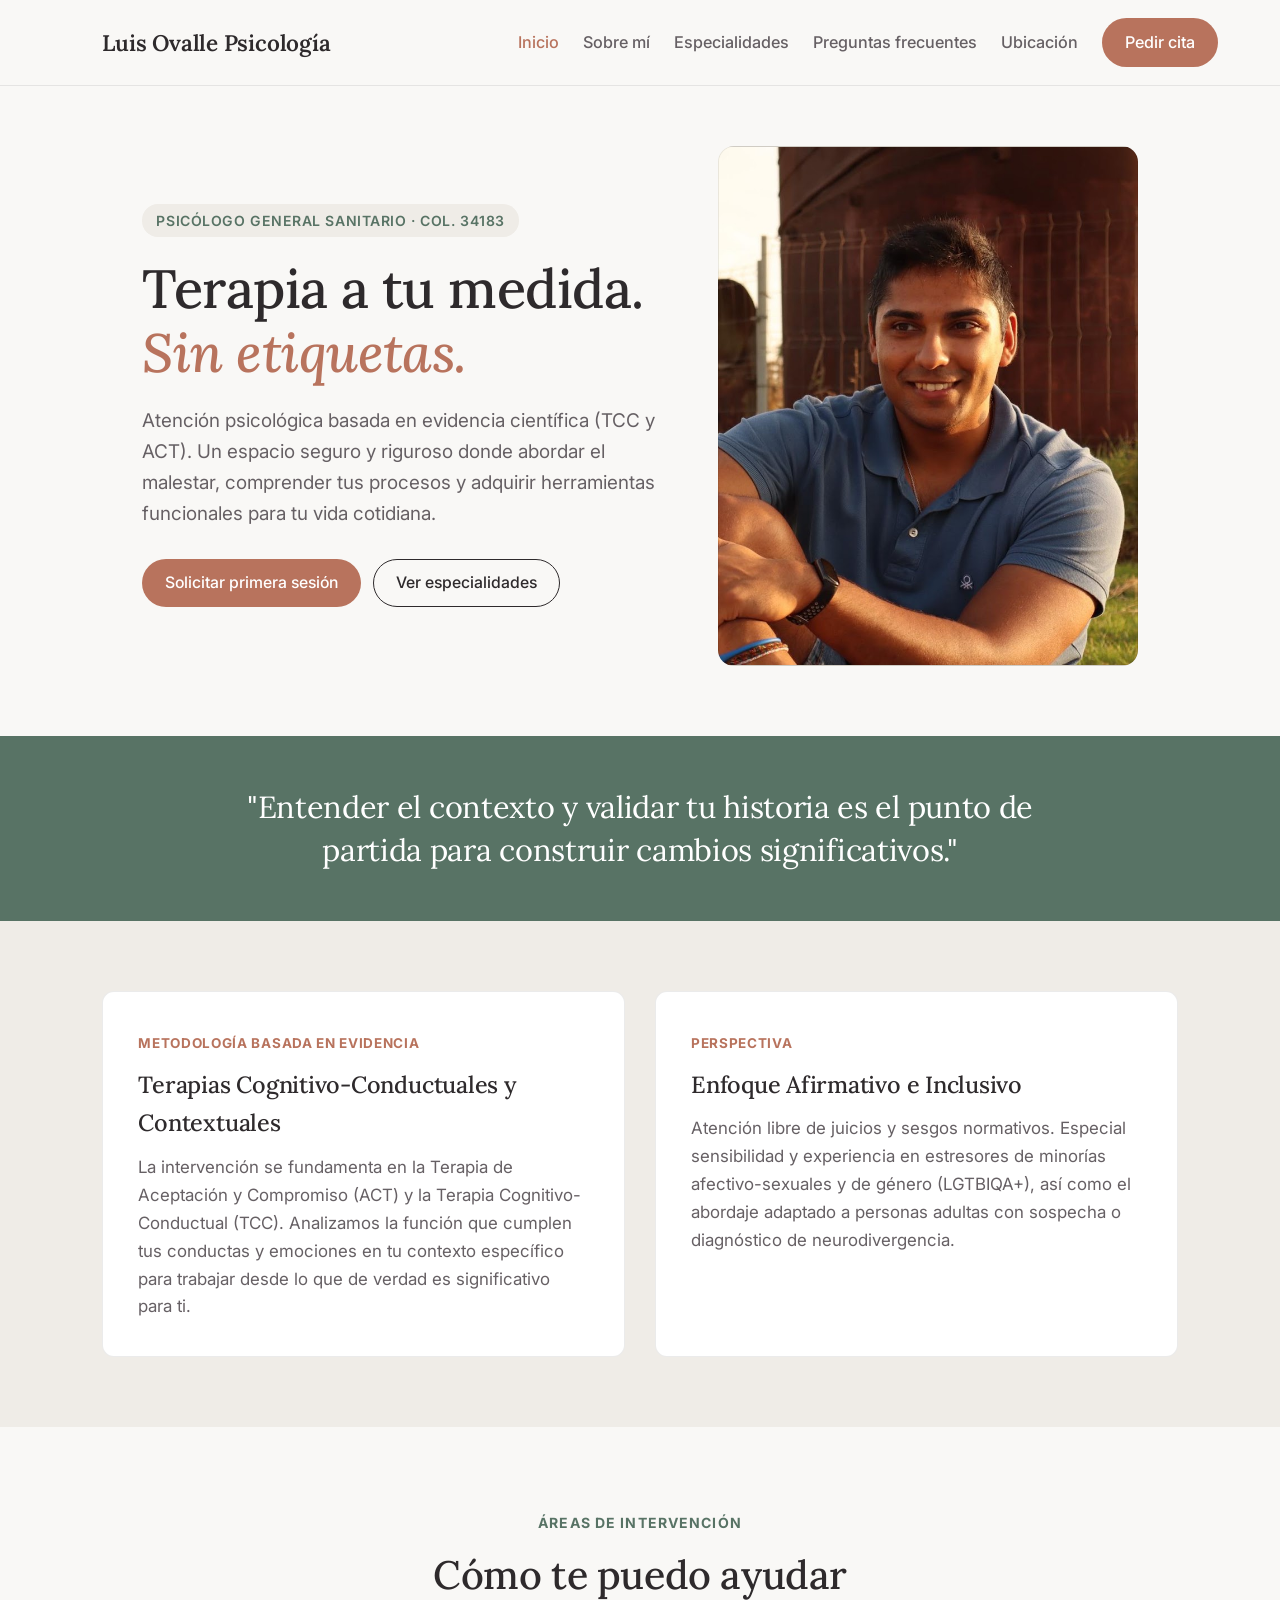
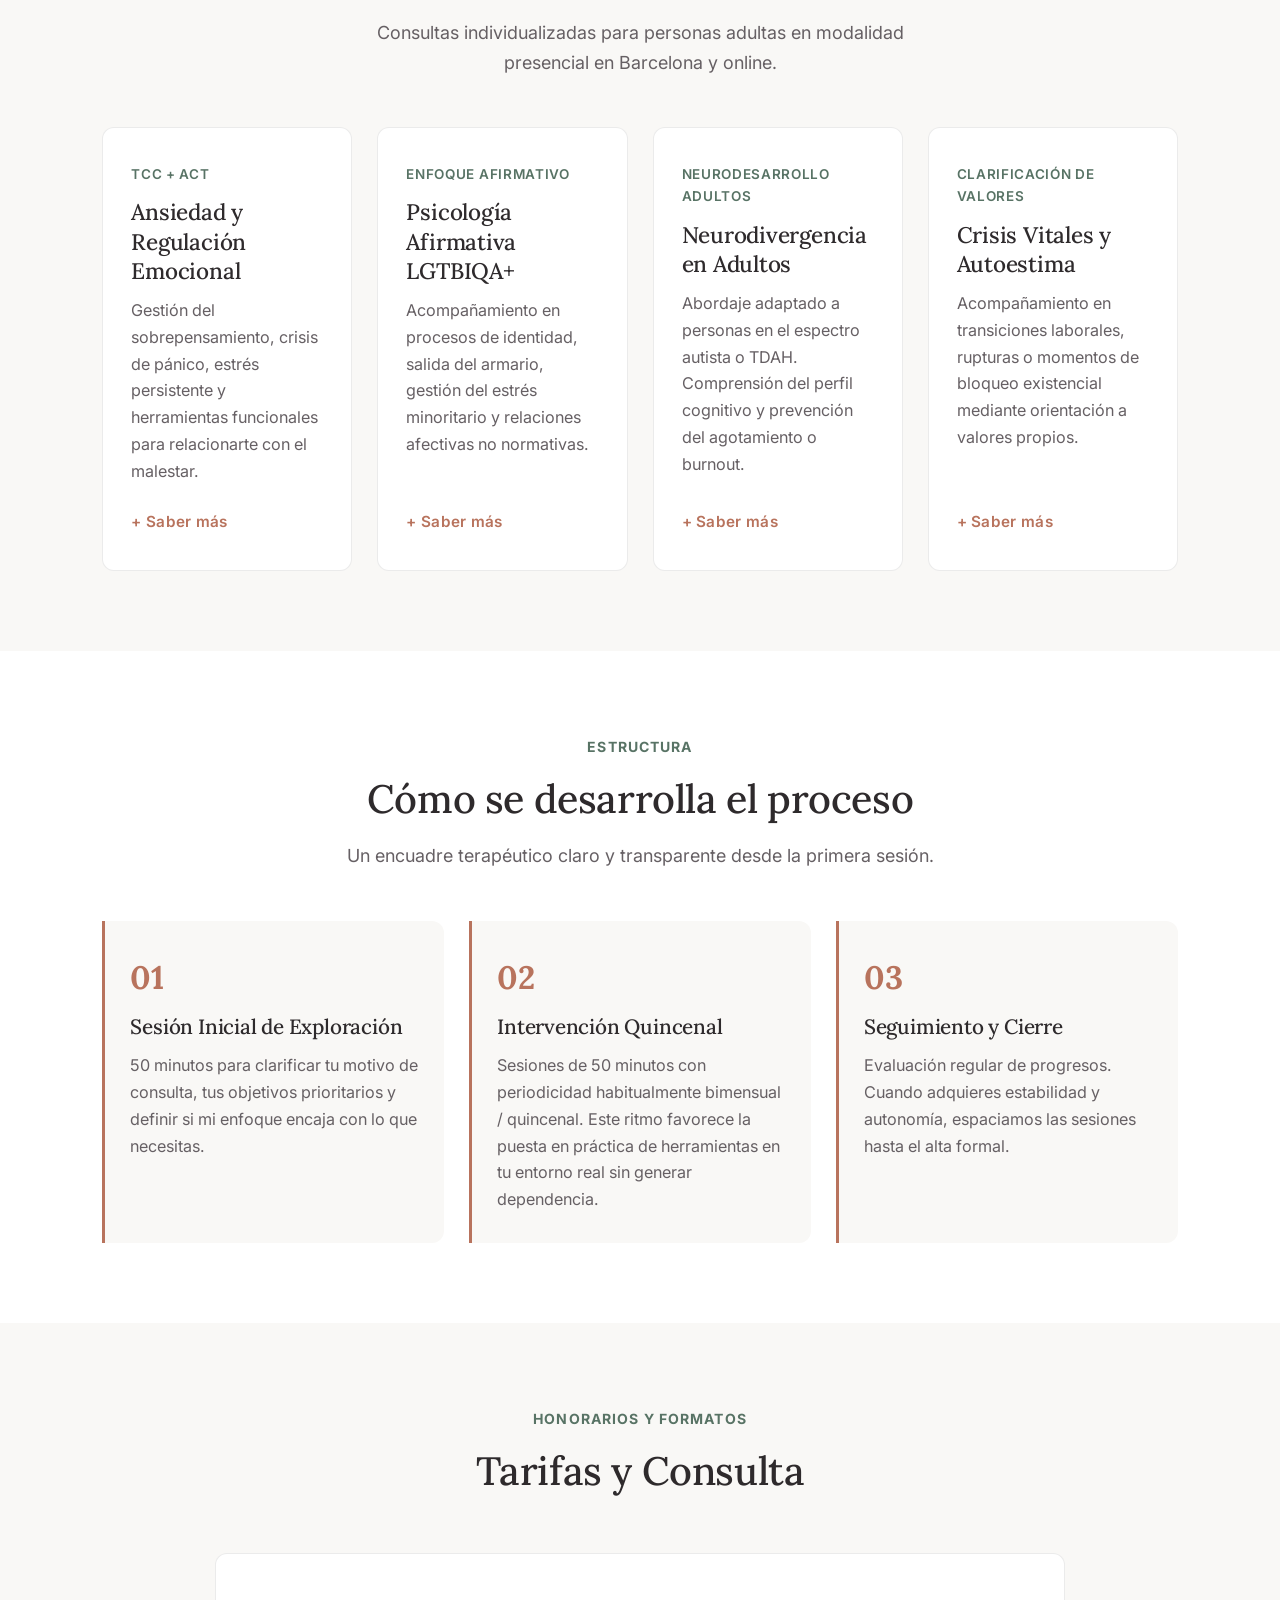
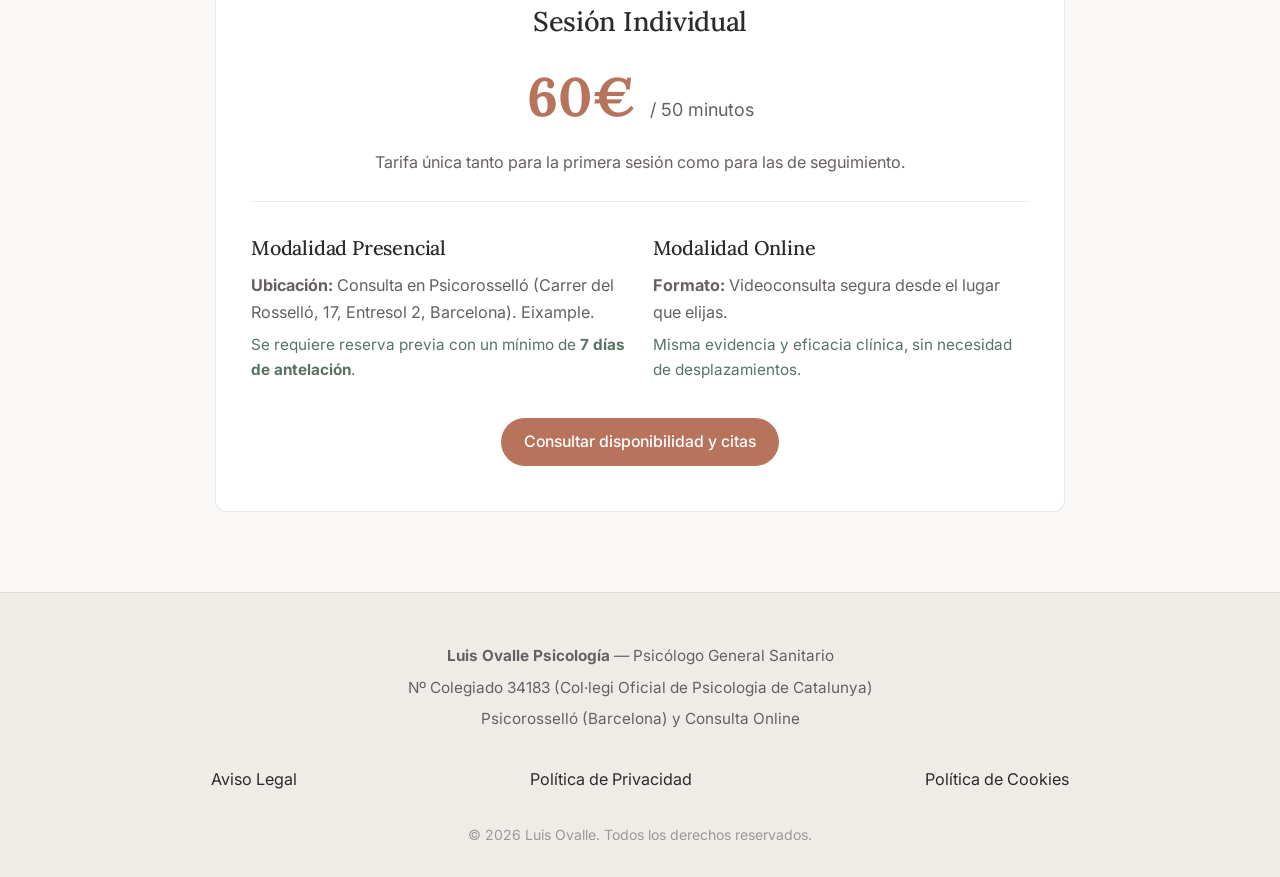
==== commit 23cfa6c1: "Update index.html" ====
--- a/index.html
+++ b/index.html
@@ -31,8 +31,12 @@
     <header class="hero">
         <div class="hero-content">
             <span class="hero-tag">
-    Psicólogo General Sanitario
-    <span class="hero-col">Col. 34183</span>
+    <span class="hero-profesion">
+        Psicólogo General Sanitario
+    </span>
+    <span class="hero-col">
+        Col. 34183
+    </span>
 </span>
             <h1>Terapia a tu medida. <br><i>Sin etiquetas.</i></h1>
             <p>Atención psicológica basada en evidencia científica (TCC y ACT). Un espacio seguro y riguroso donde abordar el malestar, comprender tus procesos y adquirir herramientas funcionales para tu vida cotidiana.</p>
--- a/css/style.css
+++ b/css/style.css
@@ -1538,6 +1538,33 @@
 
 }
 
-
-
-
+/* =========================================
+   INICIO - NÚMERO DE COLEGIADO EN MÓVIL
+   ========================================= */
+
+/* En ordenador se mantiene en una línea */
+.hero-col::before {
+    content: " · ";
+}
+
+/* En móvil, número de colegiado debajo */
+@media screen and (max-width: 900px) {
+
+    .hero-col {
+        display: block;
+        margin-top: 4px;
+    }
+
+    .hero-col::before {
+        content: none;
+    }
+
+    .hero-tag {
+        text-align: center;
+        line-height: 1.5;
+    }
+}
+
+
+
+
